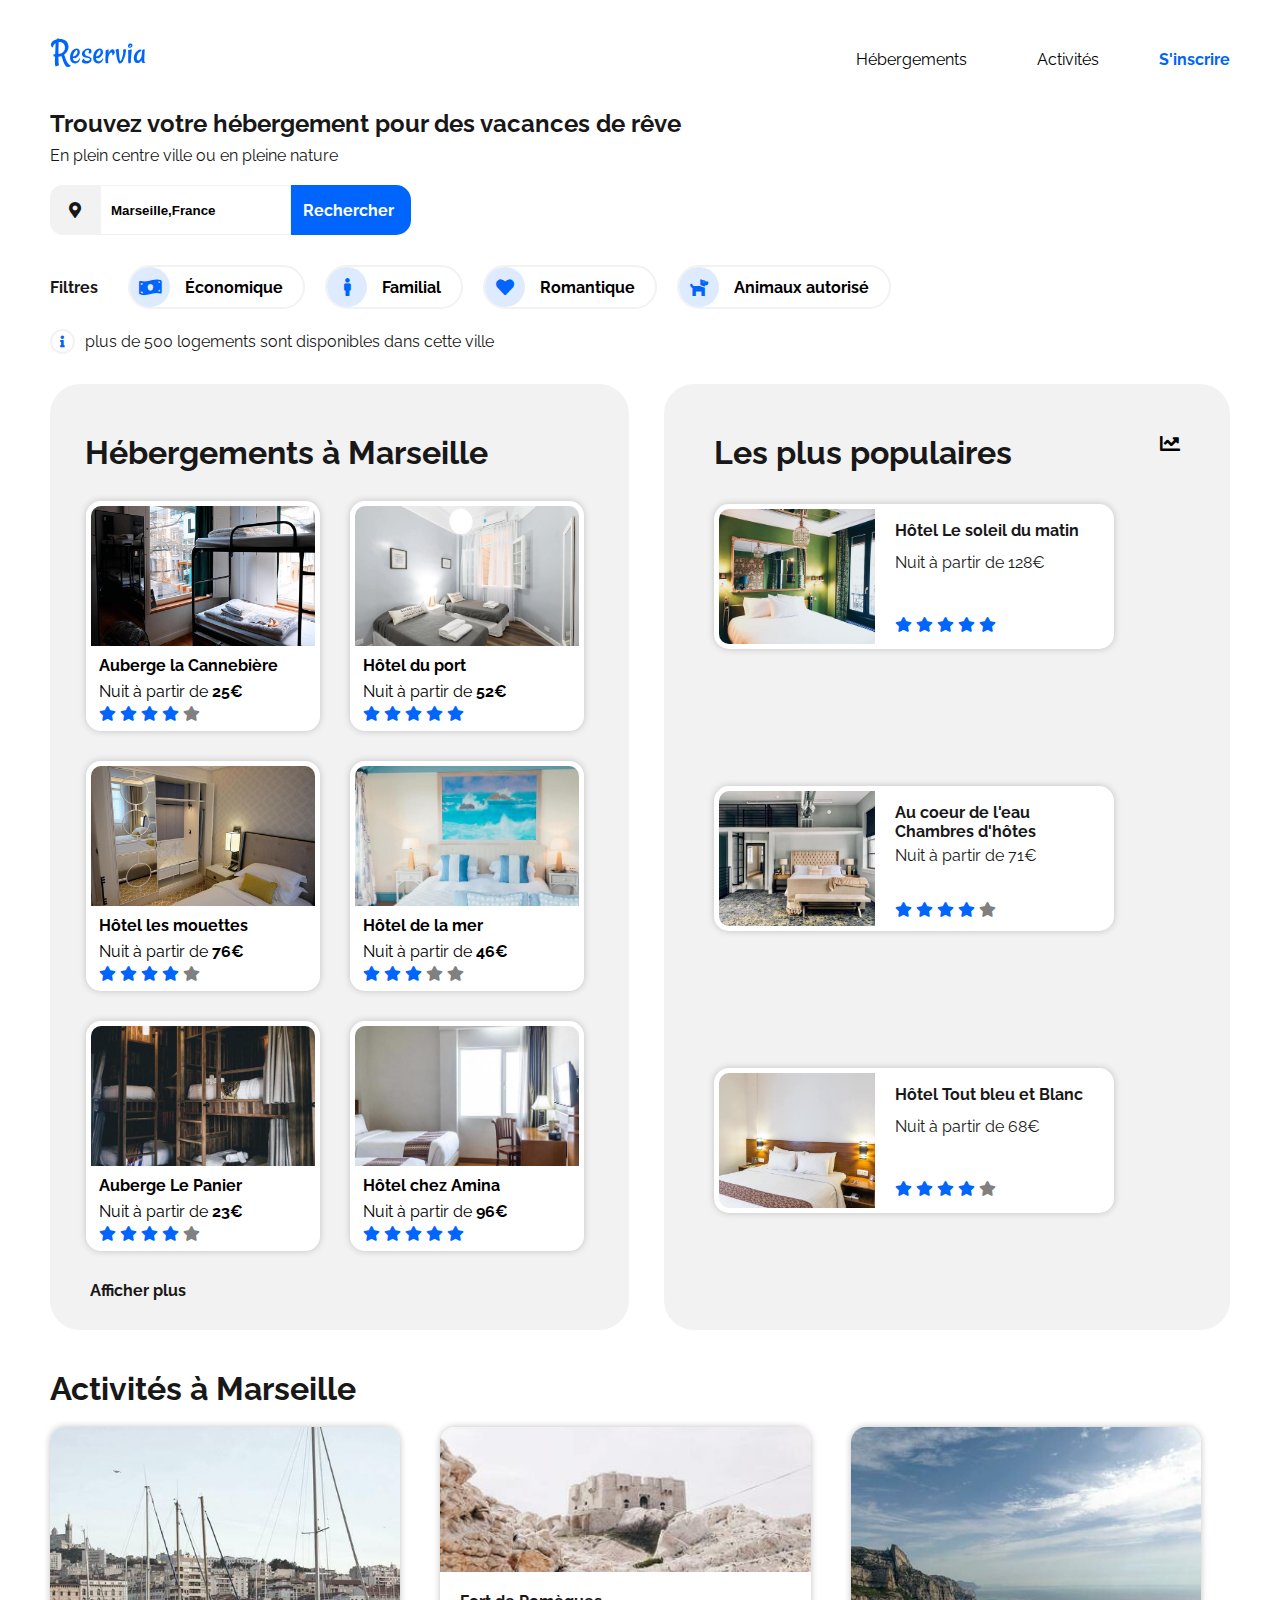
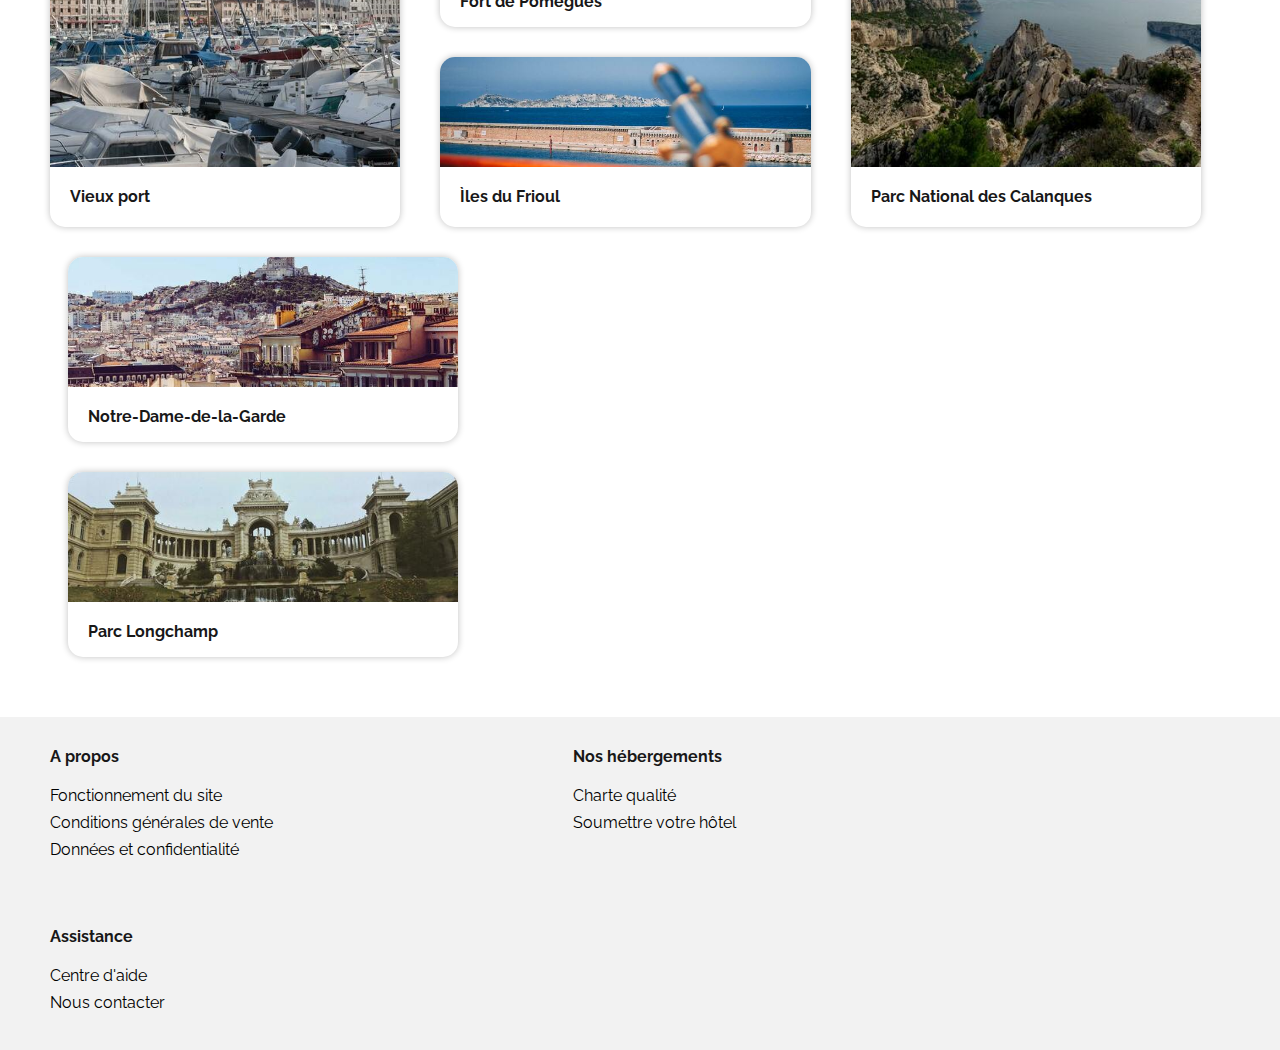
==== index.html @ ff0d1d29 "mise a jour dossier" ====
<!DOCTYPE html>
<html lang="en">

<head>
    <meta charset="UTF-8">
    <meta http-equiv="X-UA-Compatible" content="IE=edge">
    <meta name="viewport" content="width=device-width, initial-scale=1.0">
    <link rel="stylesheet" href="style.css" />
    <link rel="preconnect" href="https://fonts.gstatic.com">
    <link href="https://fonts.googleapis.com/css2?family=Raleway:wght@200&display=swap" rel="stylesheet">
    <link rel="preconnect" href="https://fonts.gstatic.com">
    <link href="https://fonts.googleapis.com/css2?family=Raleway:wght@200;700&display=swap" rel="stylesheet">
    <title>Reservia</title>
    <link rel="stylesheet" href="https://cdnjs.cloudflare.com/ajax/libs/font-awesome/5.15.2/css/all.min.css" />


</head>

<body>
    <div id="bloc_page">
        <header>
            <div id="logo">
                <img src="images/logo/Reservia.svg" alt="Logo de Reservia" />
            </div>
            <nav>
                <ul>
                    <li><a href="#hebergement">Hébergements</a></li>
                    <li><a href="#activite">Activités</a></li>
                </ul>
            </nav>
            <a class="menu_inscription" href="#">S'inscrire</a>
        </header>

        <section>
            <div id="titre_2">
                <h2>Trouvez votre hébergement pour des vacances de rêve</h2>
                <p>En plein centre ville ou en pleine nature</p>
            </div>

            <div id="bloc_recherche">
                <div id="filtre_icon_location"><i class="fas fa-map-marker-alt"></i></div>

                <div id="filtre_recherche">
                    <div id="marseille">
                        <label for=“/“></label><input type=“search“ name=“ville“ id=“ville“ value="Marseille,France" />
                    </div>
                    <a>Rechercher</a>
                    <div id="logo_recherche"><i class="fas fa-search"></i></div>
                </div>
            </div>

            <div id="banniere_filtres">
                <div id="titre_filtre">
                    <p>Filtres</p>
                </div>

                <div class="filtre">
                    <div class="filtre_icon"><i class="fas fa-money-bill-wave"
                            style="font-size: 18px; color: #0065FC"></i>
                    </div>
                    <a href="#">Économique</a>
                </div>

                <div class="filtre">
                    <div class="filtre_icon"><i class="fas fa-male" style="font-size: 18px; color: #0065FC"></i>
                    </div>
                    <a href="#">Familial</a>
                </div>

                <div class="filtre">
                    <div class="filtre_icon"><i class="fas fa-heart" style="font-size: 18px; color: #0065FC"></i>
                    </div>
                    <a href="#">Romantique</a>
                </div>

                <div class="filtre">
                    <div class="filtre_icon"><i class="fas fa-dog" style="font-size: 18px; color: #0065FC"></i>
                    </div>
                    <a href="#">Animaux autorisé</a>
                </div>
            </div>

            <div id="attention">
                <div class="filtre_icon_1"><i class="fas fa-info" style="font-size: 12px; color: #0065FC"></i></div>
                <div id="titre_attention">
                    <p>plus de 500 logements sont disponibles dans cette ville</p>
                </div>

            </div>

        </section>


        <section id="hotels">
            <article id="hebergement">
                <h1>Hébergements à Marseille</h1>


                <div class="container">
                    <a href="#">
                    <div class="hotel_card">
                        <img src="images/hebergements/4_small/marcus-loke-WQJvWU_HZFo-unsplash.jpg" alt=""
                            id="auberge de la Cannebière" />
                        <div class="hotel_description">
                            <p1>Auberge la Cannebière</p1>
                            <div class="nuit_etoile">
                                <p>Nuit à partir de <strong>25€</strong></p>
                                <div class="etoile"><i class="fas fa-star" style="font-size: 15px; color: #0065FC"></i>
                                    <i class="fas fa-star" style="font-size: 15px; color: #0065FC"></i>
                                    <i class="fas fa-star" style="font-size: 15px; color: #0065FC"></i>
                                    <i class="fas fa-star" style="font-size: 15px; color: #0065FC"></i>
                                    <i class="fas fa-star" style="font-size: 15px; color: grey"></i>
                                </div>
                            </div>
                        </div>
                    </a>
                    </div>

                    <div class="hotel_card">
                        <a href="#">
                            <img src="images/hebergements/4_small/fred-kleber-gTbaxaVLvsg-unsplash.jpg" alt=""
                                id="Hôtel du port" />
                            <div class="hotel_description">
                                <p1>Hôtel du port</p1>
                                <div class="nuit_etoile">
                                    <p>Nuit à partir de <strong>52€</strong></p>
                                    <div class="etoile"><i class="fas fa-star"
                                            style="font-size: 15px; color: #0065FC"></i>
                                        <i class="fas fa-star" style="font-size: 15px; color: #0065FC"></i>
                                        <i class="fas fa-star" style="font-size: 15px; color: #0065FC"></i>
                                        <i class="fas fa-star" style="font-size: 15px; color: #0065FC"></i>
                                        <i class="fas fa-star" style="font-size: 15px; color: #0065FC"></i>
                                    </div>
                                </div>
                            </div>
                        </a>
                    </div>

                    <div class="hotel_card">
                        <a href="#">
                            <img src="images/hebergements/4_small/reisetopia-B8WIgxA_PFU-unsplash.jpg" alt=""
                                id="Hôtel les mouettes" />
                            <div class="hotel_description">
                                <p1>Hôtel les mouettes</p1>
                                <div class="nuit_etoile">
                                    <p>Nuit à partir de <strong>76€</strong></p>
                                    <div class="etoile"><i class="fas fa-star"
                                            style="font-size: 15px; color: #0065FC"></i>
                                        <i class="fas fa-star" style="font-size: 15px; color: #0065FC"></i>
                                        <i class="fas fa-star" style="font-size: 15px; color: #0065FC"></i>
                                        <i class="fas fa-star" style="font-size: 15px; color: #0065FC"></i>
                                        <i class="fas fa-star" style="font-size: 15px; color: grey"></i>
                                    </div>
                                </div>
                            </div>
                        </a>
                    </div>

                    <div class="hotel_card">
                        <a href="#">
                            <img src="images/hebergements/4_small/annie-spratt-Eg1qcIitAuA-unsplash.jpg" alt=""
                                id="Hôtel de la mer" />
                            <div class="hotel_description">
                                <p1>Hôtel de la mer</p1>
                                <div class="nuit_etoile">
                                    <p>Nuit à partir de <strong>46€</strong></p>
                                    <div class="etoile"><i class="fas fa-star"
                                            style="font-size: 15px; color: #0065FC"></i>
                                        <i class="fas fa-star" style="font-size: 15px; color: #0065FC"></i>
                                        <i class="fas fa-star" style="font-size: 15px; color: #0065FC"></i>
                                        <i class="fas fa-star" style="font-size: 15px; color: grey"></i>
                                        <i class="fas fa-star" style="font-size: 15px; color: grey"></i>
                                    </div>
                                </div>
                            </div>
                        </a>
                    </div>

                    <div class="hotel_card">
                        <a href="#">
                            <img src="images/hebergements/4_small/nicate-lee-kT-ZyaiwBe0-unsplash.jpg" alt=""
                                id="Auberge Le Panier" />
                            <div class="hotel_description">
                                <p1>Auberge Le Panier</p1>
                                <div class="nuit_etoile">
                                    <p>Nuit à partir de <strong>23€</strong></p>
                                    <div class="etoile"><i class="fas fa-star"
                                            style="font-size: 15px; color: #0065FC"></i>
                                        <i class="fas fa-star" style="font-size: 15px; color: #0065FC"></i>
                                        <i class="fas fa-star" style="font-size: 15px; color: #0065FC"></i>
                                        <i class="fas fa-star" style="font-size: 15px; color: #0065FC"></i>
                                        <i class="fas fa-star" style="font-size: 15px; color: grey"></i>
                                    </div>
                                </div>
                            </div>
                        </a>
                    </div>

                    <div class="hotel_card">
                        <a href="#">
                            <img src="images/hebergements/4_small/febrian-zakaria-M6S1WvfW68A-unsplash.jpg" alt=""
                                id="Hôtel chez Amina" />
                            <div class="hotel_description">
                                <p1>Hôtel chez Amina</p1>
                                <div class="nuit_etoile">
                                    <p>Nuit à partir de <strong>96€</strong></p>
                                    <div class="etoile"><i class="fas fa-star"
                                            style="font-size: 15px; color: #0065FC"></i>
                                        <i class="fas fa-star" style="font-size: 15px; color: #0065FC"></i>
                                        <i class="fas fa-star" style="font-size: 15px; color: #0065FC"></i>
                                        <i class="fas fa-star" style="font-size: 15px; color: #0065FC"></i>
                                        <i class="fas fa-star" style="font-size: 15px; color: #0065FC"></i>
                                    </div>
                                </div>
                            </div>
                        </a>
                    </div>
                </div>
                <p3><strong>Afficher plus</strong></p3>
            </article>

            <aside class="populaires">
                <div class="titre_populaire">
                    <h1>Les plus populaires</h1>
                    <i class="fas fa-chart-line" style="font-size: 20px; color: black"></i>
                </div>

                <div class="populaireTab">

                    <div class="populaireCard">
                        <img src="images/hebergements/4_small/emile-guillemot-Bj_rcSC5XfE-unsplash.jpg" alt=""
                            id="Hôtel Le soleil du matin" />
                        <div class="populaireDescription">
                            <p><strong>Hôtel Le soleil du matin</strong></p>
                            <p1>Nuit à partir de 128€</p1>
                            <div class="etoile_2"><i class="fas fa-star" style="font-size: 15px; color: #0065FC"></i>
                                <i class="fas fa-star" style="font-size: 15px; color: #0065FC"></i>
                                <i class="fas fa-star" style="font-size: 15px; color: #0065FC"></i>
                                <i class="fas fa-star" style="font-size: 15px; color: #0065FC"></i>
                                <i class="fas fa-star" style="font-size: 15px; color: #0065FC"></i>
                            </div>
                        </div>
                    </div>

                    <div class="populaireCard">
                        <img src="images/hebergements/4_small/aw-creative-VGs8z60yT2c-unsplash.jpg" alt=""
                            id="Au coeur de l'eau Chambres d'hôtes" />
                        <div class="populaireDescription">
                            <p><strong>Au coeur de l'eau Chambres d'hôtes</strong></p>
                            <p1>Nuit à partir de 71€</p1>
                            <div class="etoile_2"><i class="fas fa-star" style="font-size: 15px; color: #0065FC"></i>
                                <i class="fas fa-star" style="font-size: 15px; color: #0065FC"></i>
                                <i class="fas fa-star" style="font-size: 15px; color: #0065FC"></i>
                                <i class="fas fa-star" style="font-size: 15px; color: #0065FC"></i>
                                <i class="fas fa-star" style="font-size: 15px; color: grey"></i>
                            </div>
                        </div>
                    </div>

                    <div class="populaireCard">
                        <img src="images/hebergements/4_small/febrian-zakaria-sjvU0THccQA-unsplash.jpg" alt=""
                            id="Hôtel Tout bleu et Blanc" />
                        <div class="populaireDescription">
                            <p><strong>Hôtel Tout bleu et Blanc</strong></p>
                            <p1>Nuit à partir de 68€ </p1>
                            <div class="etoile_2"><i class="fas fa-star" style="font-size: 15px; color: #0065FC"></i>
                                <i class="fas fa-star" style="font-size: 15px; color: #0065FC"></i>
                                <i class="fas fa-star" style="font-size: 15px; color: #0065FC"></i>
                                <i class="fas fa-star" style="font-size: 15px; color: #0065FC"></i>
                                <i class="fas fa-star" style="font-size: 15px; color: grey"></i>
                            </div>
                        </div>
                    </div>
                </div>

    </div>

    </aside>

    </section>

    <section>
        <article id="activite">
            <h1>Activités à Marseille</h1>

            <div id="image_activite">

                <div class="filtre_image_1">
                    <img src="images/activites/4_small/reno-laithienne-QUgJhdY5Fyk-unsplash.jpg" alt=""
                        id="Vieux port" />
                    <p>Vieux port</p>
                </div>
                <div class="image2_image3">
                    <div class="filtre_image_2">
                        <img src="images/activites/4_small/paul-hermann-QFTrLdQIRhI-unsplash.jpg" alt=""
                            id="Fort de Pomègues" />
                        <p>Fort de Pomègues</p>
                    </div>


                    <div class="filtre_image_3">
                        <img src="images/activites/4_small/kevin-hikari-rV_Qd1l-VXg-unsplash.jpg" alt=""
                            id="Ìles du Frioul" />
                        <p>Ìles du Frioul</p>
                    </div>
                </div>

                <div class="filtre_image_4">
                    <img src="images/activites/4_small/kilyan-sockalingum-NR8-cBCN3aI-unsplash.jpg" alt=""
                        id="Parc National des Calanques" />
                    <p>Parc National des Calanques</p>
                </div>

                <div class="image5_image6">

                    <div class="filtre_image_5">
                        <img src="images/activites/4_small/florian-wehde-xW9e8gdotxI-unsplash.jpg" alt=""
                            id="Notre-Dame-de-la-Garde" />
                        <p>Notre-Dame-de-la-Garde</p>
                    </div>

                    <div class="filtre_image_6">
                        <img src="images/activites/4_small/lena-paulin-wH2-EJoDcV0-unsplash.jpg" alt=""
                            id="Parc Longchamp" />
                        <p>Parc Longchamp</p>
                    </div>
                </div>
            </div>
        </article>
    </section>
    </div>

    <footer>
        <div id="info_footer">

            <div class="footer_design">
                <p>A propos</p>
                <ul>
                    <li><a href="#">Fonctionnement du site</a></li>
                    <li><a href="#">Conditions générales de vente</a></li>
                    <li><a href="#">Données et confidentialité</a></li>
                </ul>
            </div>

            <div class="footer_design">
                <p>Nos hébergements</p>
                <ul>
                    <li><a href="#">Charte qualité</a></li>
                    <li><a href="#">Soumettre votre hôtel</a></li>
                </ul>
            </div>

            <div class="footer_design">
                <p>Assistance</p>
                <ul>
                    <li><a href="#">Centre d'aide</a></li>
                    <li><a href="#">Nous contacter</a></li>
                </ul>
            </div>
        </div>
    </footer>

</body>

</html>
---- style.css ----
*
{
margin:0px;
padding:0px;
box-sizing: border-box;
}


html
{
font-size: 16px;
}

#bloc_page
{
    width: auto;
    margin-left: 50px;
    margin-right: 50px;
    box-sizing: border-box;
}

body 
{
    background-color: white;
    font-family:'Raleway', sans-serif;
    color: #181818;
}

/* header */

header
{
    display: flex; 
    justify-content: space-between;

}

#logo 
{
    flex: 1;
    margin-top: 30px;
    margin-bottom: 30px;
}

nav ul 
{
    list-style-type: none;
    display: flex;
    margin-top: 50px;
}

nav li 
{
    margin-right: 50px;
}

nav a 
{
    color:black; 
    text-decoration: none;
    padding-top: 48px;
    padding-right: 10px;
    padding-left: 10px;

}

nav a:hover
{
    color: #0065FC;
    border-top: 2px solid #0065FC;
    /*comment mettre que le herbergement reste bleu */
}

.menu_inscription
{
    margin-top: 50px;
    text-decoration: none;
    font-weight: 700;
    color: #0065FC;
}

/* section */

#titre_2 h2
{
    padding-bottom: 8px;
}

/*bloc_recherche */

#bloc_recherche 
{
    padding-top: 20px;
    display: flex;

}


#filtre_icon_location
{
    display: flex;
    justify-content: center;
    align-items: center;
    background-color: #F2F2F2;
    width: 50px;
    height: 50px;
    border-radius: 25%;
    border-bottom-right-radius: 0px;
    border-top-right-radius: 0px;
}

#filtre_recherche 
{
    display: flex;
    position: relative;
    left: -10px;
}

#marseille
{
    display: flex;
    padding-left: 10px;
}

#marseille input
{
    padding-left: 10px;
    font-weight: bold;
    border: 1px solid #F2F2F2;

}

#bloc_recherche a /*le texte recherche */
{
    display: flex;
    align-items: center;
    justify-content: center;
    color: white;
    background-color: #0065FC;
    padding-bottom: 10px;
    padding-top: 10px;
    padding-right: 17px;
    padding-left: 12px;
    border-radius: 15px;
    border-bottom-left-radius: 0px;
    border-top-left-radius: 0px;
    font-weight: bold;
}

#logo_recherche
{
    display: none;
}

/*bloc_filtre*/

#banniere_filtres
{
    display: flex;
    align-items: center;
    padding-top: 30px;
    padding-bottom: 20px;
    font-weight: bold;
    flex-wrap: wrap;
}

#titre_filtre, .filtre /*space entre filtre et titre */
{
    padding-right: 30px;
}

.filtre /* icon et text */
{
    display: flex;
    justify-content: space-between;
    color:black; 
    text-decoration: none;
    padding: 10px;
    border: 2px solid;
    border-radius: 90px;
    border-color: #F2F2F2;
    margin-right: 20px;
}

#banniere_filtres a /* design pour le text */
{
    display: flex;
    justify-content: center;
    align-items: center;
    color:black; 
    text-decoration: none;
}

/* symbole */


.filtre_icon
{
    display: flex;
    justify-content: center;
    align-items: center;
    background-color: #DEEBFF;
    width: 40px;
    height: 40px;
    border-radius: 100%;
}

.filtre .filtre_icon /* icon et text */
{
    margin-top: -10px;
    margin-bottom: -10px;
    margin-left: -10px;
}

.filtre a 
{
    display: flex;
    padding-left: 15px;
    padding-right: 10px;
    align-items: flex-end;
}

/* attention*/

#attention
{
    display: flex;
    justify-content: left;
    align-items: center;
    padding-bottom: 30px;
}

.filtre_icon_1 /*filtre icon */
{
    display: flex;
    justify-content: center;
    align-items: center;
    border: 2px solid;
    border-color: #F2F2F2;
    width: 25px;
    height: 25px;
    border-radius: 100%;
}

#titre_attention
{
    padding-left: 10px;
}

/* section */

#hotels /*section */
{
  display:flex; 
  padding: 0px;

}

#hotels, .populaire
{ 
    border-radius: 20px;
}

#hotels .container /*herbergement*/
{
  display: flex;
  flex-wrap: wrap;
  padding-left: 1px;

}

.container
{
    margin-left:20px;
    margin-right:20px;
}

.hotel_description:hover
{

    color:lightcoral;
}

.hotel_card:hover
{
    border-color: #0065FC;
}

.hotel_card img:hover
{
    opacity: 70%;
}

#hebergement
{
    
    background-color: #F2F2F2;
    border-radius: 30px;
    margin-right: 35px;
    padding-right: 10px;
    padding-top: 50px;
    padding-bottom: 30px;

}

#hebergement p3
{
    padding: 40px;
}

#hebergement h1
{
    margin-left:20px;
    padding-bottom: 30px;
    padding-left: 15px;

}

.hotel_card
{
    display: flex;
    flex-direction: column;
      height: 230px;
      box-sizing: border-box;
      border: 5px solid #fff;
      border-radius: 15px;
      overflow: hidden;
      box-shadow: 0 0 7px #c1c1c1;
      margin-right: 15px;
      margin-left: 15px;
      margin-bottom: 30px;
      flex: 30%; /*100 divise par 3 */
    
}

.hotel_card a
{
    text-decoration: none;
    color: black;
    background-color: white;
}

.hotel_card img
{
      width: 100%;
      height: 140px;
      object-fit: cover; /*couvre tout le conteneur, fit */
}


.hotel_description /*hotel et etoile */
{
    text-decoration: none;
    display: flex;
    flex-direction: column;
    background-color: #fff;
    padding-top: 6px;
    padding-left: 8px;
    padding-bottom: 3px;
}

.hotel_description p1
{
    text-decoration: none;
    font-weight: bold;
}


.nuit_etoile
{
    padding-top: 2px;
    padding-left:0px;
    margin-left: 0px;
}

.etoile
{
    padding-top: 3px;
}

.nuit_etoile p
{
    margin :0px;
    padding-top: 5px;
}

p strong
{
    margin-left:20px;
}

.nuit_etoile p strong
{
    margin-left:0px;
}

/*section_populaires */

.populaires 
{
    background-color: #F2F2F2;
    border-radius: 30px;
    padding: 50px;
}

.populaires h1
{
    padding-bottom: 25px;
}

.titre_populaire
{
    display: flex;
    justify-content: space-between;
    padding-bottom:8px;
}

.populaireTab
{
    display: flex;
    flex-wrap: wrap;
    padding-bottom: 0px;
    height: 100%;
}

.populaireCard
{
    display: flex;
    height: 145px;
    width: 400px;
    border: 5px solid #fff;
    border-radius: 15px;
    margin-bottom: 30px;
    box-shadow: 0 0 7px #c1c1c1;
    box-sizing: border-box;
    overflow: hidden;
    background-color: white;
}

.populaireCard img
{
    width: 40%;
    height: 100%;
    object-fit: cover;
}

.populaireDescription
{
    display: flex;
    background-color: #fff;
    flex-direction: column;
    justify-content: space-between;
    padding: 10px;
    padding-left: 20px;
    padding-top: 4px;
}

.populaireDescription p
{
    margin-left: 0px;
    margin-top: 8px;
    margin-bottom: 5px;
}

.populaireDescription p strong
{
    margin-left: 0px;
    margin-top: 8px;
    margin-bottom: 5px;
}

.populaireDescription p1
{
    padding-bottom: 15px;
}

.etoile_2
{
    padding-top: 20px;
}

/*activité*/ 

#activite
{
    padding-right: 0px;
    width: 100%;
}

#activite h1
{
    padding-top: 40px;
    padding-left: 50px;  
    padding-bottom: 20px;
}

#image_activite
{
    display: flex;
    flex-wrap: wrap;
    font-weight: bold;
    padding-left: 50px;  
    padding-right: 0px; 
    padding-bottom: 30px;
}


.filtre_image_1 /*comme card */
{
    display: flex;
    flex-direction: column;
    height: 400px;
    width: 350px;
    border-radius: 15px;
    margin-bottom: 30px;
    box-shadow: 0 0 7px #c1c1c1;
    box-sizing: border-box;
    overflow: hidden;
    background-color: white;
    margin-right: 20px;
}

.filtre_image_1 img /*comme card */
{
        width: 100%;
        height: 340px;
        object-fit: cover; /*couvre tout le conteneur, fit */
}

.filtre_image_2 /*comme card */
{
    display: flex;
    flex-direction: column;
    height: 200px;
    width: 371px;
    border-radius: 15px;
    margin-bottom: 30px;
    box-shadow: 0 0 7px #c1c1c1;
    box-sizing: border-box;
    overflow: hidden;
    background-color: white;
    margin-right: 20px;

}

.filtre_image_2 img /*comme card */
{
        width: 100%;
        height: 145px;
        object-fit: cover; /*couvre tout le conteneur, fit */
}

.filtre_image_3 /*comme card */
{
    display: flex;
    flex-direction: column;
    height: 170px;
    width: 371px;
    border-radius: 15px;
    margin-bottom: 30px;
    box-shadow: 0 0 7px #c1c1c1;
    box-sizing: border-box;
    overflow: hidden;
    background-color: white;
    margin-right: 20px;
}

.filtre_image_3 img

{
    width: 100%;
    height: 110px;
    object-fit: cover; /*couvre tout le conteneur, fit */
}

.filtre_image_4 /*comme card */
{
    display: flex;
    flex-direction: column;
    height: 400px;
    width: 350px;
    border-radius: 15px;
    margin-bottom: 30px;
    box-shadow: 0 0 7px #c1c1c1;
    box-sizing: border-box;
    overflow: hidden;
    background-color: white;
    margin-right: 20px;

}

.filtre_image_4 img
{
    width: 100%;
    height: 340px;
    object-fit: cover; /*couvre tout le conteneur, fit */
}

.filtre_image_5 /*comme card */
{
    display: flex;
    flex-direction: column;
    height: 185px;
    width: 390px;
    border-radius: 15px;
    margin-bottom: 30px;
    box-shadow: 0 0 7px #c1c1c1;
    box-sizing: border-box;
    overflow: hidden;
    background-color: white;
    margin-right: 0px;
}

.filtre_image_5 img
{
    width: 100%;
    height: 130px;
    object-fit: cover; /*couvre tout le conteneur, fit */
}

.filtre_image_6 /*comme card */
{
    display: flex;
    flex-direction: column;
    height: 185px;
    width: 390px;
    border-radius: 15px;
    margin-bottom: 30px;
    box-shadow: 0 0 7px #c1c1c1;
    box-sizing: border-box;
    overflow: hidden;
    background-color: white;
    margin-right: 0px;

}

.filtre_image_6 img /*comme card */
{
    width: 100%;
    height: 130px;
    object-fit: cover; /*couvre tout le conteneur, fit */
}


.image2_image3
{
    margin-right: 20px;
    margin-left: 20px;
    padding: 0px;
    display: flex;
    flex-direction: column;
}

.image5_image6
{
    margin-right: 20px;
    margin-left: 18px;
    margin-right: 0px;
    display: flex;
    flex-direction: column;
}

#image_activite p
{
    display: flex;
    justify-content: left;
    align-items: center;
    padding-top: 20px;
    padding-left: 20px;
}



/* footer */ 

#info_footer
{
    display: flex;
    flex-wrap: wrap;
    background-color: #F2F2F2;
    padding-left: 50px;  
    padding-right: 50px; 

}

.footer_design
{
    margin-right: 300px;
    margin-top: 30px;
    padding:0px;
    margin-bottom: 30px;
}

.footer_design p
{
    font-weight: bolder;
    padding-bottom: 20px;
}

footer ul
{
    list-style-type: none;
    text-decoration: none;
    color:black; 
    display: flex;
    flex-direction: column;
    justify-content: space-between;

}

footer ul li
{
    padding-bottom: 8px;

}

footer a
{
    color:black; 
    text-decoration: none;
}


/* media queries */

/* Responsive layout - makes a one column-layout instead of a two-column layout */
@media (max-width: 1024px) /*tablette*/
{
  .hotel_card
  {
    flex: 40%;
  }

  #hotels{
      flex-direction: column;
  }
  .populaireTab
  {
      display: flex;
      flex-wrap: wrap;
  }

  .populaireCard
  {
      flex: 30%;
      margin-right: 10px;
  }

  #hotels .container
  {
      order: 3;
  }

}

 
@media (max-width: 731px) /* breakpoints des que il ya un truc qui change mettre breakcpoint */

{
  .populaireCard
  {
     flex: 100%;
  }
}

@media (max-width: 575px) 

{
    #bloc_page
{
    width: auto;
    margin-left: 0px;
    margin-right: 0px;
    box-sizing: border-box;
}
    /* header */

    header
    {
        flex-direction: column;
    }

    nav 
    {
        order:3;
        margin-bottom: 25px;
        width: 100%;
    }

    #logo 
    {
        padding-left:20px;
    }
    
    .menu_inscription
    {
        margin-right: 20px;
        margin-top: -63px;
        align-self: flex-end;
    }


    nav ul 
    {

        display: flex;
        justify-content: center;
        align-items: center;
        padding-bottom: 15px;
        
        width: 100%;
    }

    nav li 
    {
        text-align: center;
        margin: 0;

        width: 50%;
        border-bottom: 3px solid  #F2F2F2;
        padding-bottom: 12px;
    }

    nav a:hover
    {
        border-top: none;
    }
    
    nav li:hover
{
    color: #0065FC;

    border-bottom: 3px solid #0065FC;
    
    
    /* padding-right: 50px;
    padding-left: 50px; */
    
    
}

#titre_2
{
    padding-left:20px;
}

/*bloc_recherche */

#bloc_recherche
{
    width: 100%;
    padding-left:20px;
}

#filtre_recherche
{
    width: 100%;
}

#marseille 
{
    width: 80%;
}

#marseille input
{
    width: 100%;
    
}

#filtre_recherche a
{
    display:none;
    max-width: 100%;
}

#logo_recherche
{
    display: flex;
    align-items: center;
    color: white;
    background-color: #0065FC;
    padding-bottom: 10px;
    padding-top: 10px;
    padding-right: 17px;
    padding-left: 17px;
    border-radius: 15px;
    position: relative;
    right:10px;
    
}


/* filtres */

#banniere_filtres
{
    padding-left:20px;
    display: flex;
    flex-direction: column;
    flex-wrap: wrap;
    align-items: flex-start;
    padding-top: 30px;
    padding-bottom: 20px;
    font-weight: bold;
}

.filtre /* icon et text */
{
    color:black; 
    text-decoration: none;
    padding: 10px;
    border: 2px solid;
    border-radius: 90px;
    border-color: #F2F2F2;
    margin-right: 20px;
    margin-top: 10px;
}

#attention
{
    padding-left:20px;
}

/* section */

.hotel_card 
  {
    flex: 100%;
  }

  .populaireCard
  {
      flex: 100%;
   }


#hotels /*section */
{
  display:flex; 
  padding: 0px;
}

/*section_populaires */


.populaires 
{
    order: 1;
    background-color: #F2F2F2;
    border-radius: 0px;
    padding: 20px;
    padding-top: 35px;

}

.populairesTab
{
    width: 100%;
}

.titre_populaire
{
    font-size: 1.2em;
}

.titre_populaire i
{
    padding-right:9px;
}

#hebergement
{
    order: 2;
    background-color: white;
    border-radius: 0px;
    margin-right: 0px;
    padding-left:5px;
    padding-bottom: 0px;

}

#hebergement h1
{
    margin-left:0px;
    font-size: 1.4em;
    padding-left: 18px;

}

p strong
{
    margin-left:0px;
}

.container
{
    margin-left:0px;
    margin-right:0px;
}

#hebergement p3 
{
    padding-left: 15px;
}
/*activité*/ 

#activite
{
    padding-right: 0px;
}
#activite h1
{
    font-size: 1.4em;
    padding-left: 20px;
    padding-bottom: 30px;

}

#image_activite
{
    display: flex;
    flex: 100%;
    flex-wrap: wrap;
    font-weight: bold;
    padding-left: 20px;  
    padding-right: 0px; 
}

#image_activite .filtre_image_1
{
    margin-right:20px;
    height: 200px;
    width: 100%;
}

.filtre_image_1 img
{
    width: 100%;
    height: 140px;
    object-fit: cover; /*couvre tout le conteneur, fit */
}

#image_activite .filtre_image_2
{
    height: 200px;
    width: 89%;
}

.filtre_image_2 img

{
    width: 100%;
    height: 140px;
    object-fit: cover; /*couvre tout le conteneur, fit */
}

#image_activite .filtre_image_3
{
    height: 200px;
    width: 89%;
}

.filtre_image_3 img

{
    width: 100%;
    height: 140px;
    object-fit: cover; /*couvre tout le conteneur, fit */
}

#image_activite .filtre_image_4
{
    height: 200px;
    width: 100%;
}
.filtre_image_4 img

{
    width: 100%;
    height: 140px;
    object-fit: cover; /*couvre tout le conteneur, fit */
}

#image_activite .filtre_image_5
{
    height: 200px;
    width: 96%;
}

.filtre_image_5 img

{
    width: 100%;
    height: 140px;
    object-fit: cover; /*couvre tout le conteneur, fit */
}

#image_activite .filtre_image_6
{
    height: 200px;
    width: 96%;
}

.filtre_image_6 img

{
    width: 100%;
    height: 140px;
    object-fit: cover; /*couvre tout le conteneur, fit */
}


#image_activite p
{
    display: flex;
    justify-content: left;
    align-items: center;
    padding-top: 20px;
    padding-left: 20px;
}

.image2_image3
{
    margin-right: -35px;
    margin-left: 0px;
    padding: 0px;
    display: flex;
    flex-direction: column;
}

.image5_image6
{
    margin-right: -35px;
    margin-left: 0px;
    margin-right: 0px;
    display: flex;
    flex-direction: column;
}

/* footer */

#info_footer
{
    padding-left: 20px;
    flex:100%;
 }
/* footer */ 

#info_footer
{ 
    padding-top: 40px;
    padding-right: 0px; 
}

.footer_design
{
    margin-top: 0px;
    margin-right: 200px;
    margin-bottom: 40px;

}

.footer_design p
{
    font-weight: bolder;
    padding-bottom: 20px;
}

footer ul
{
    list-style-type: none;
    text-decoration: none;
    color:black; 
    display: flex;
    flex-direction: column;
    justify-content: space-between;
}

footer ul li
{
    padding-bottom: 8px;

}

footer a
{
    color:black; 
    text-decoration: none;
}


}
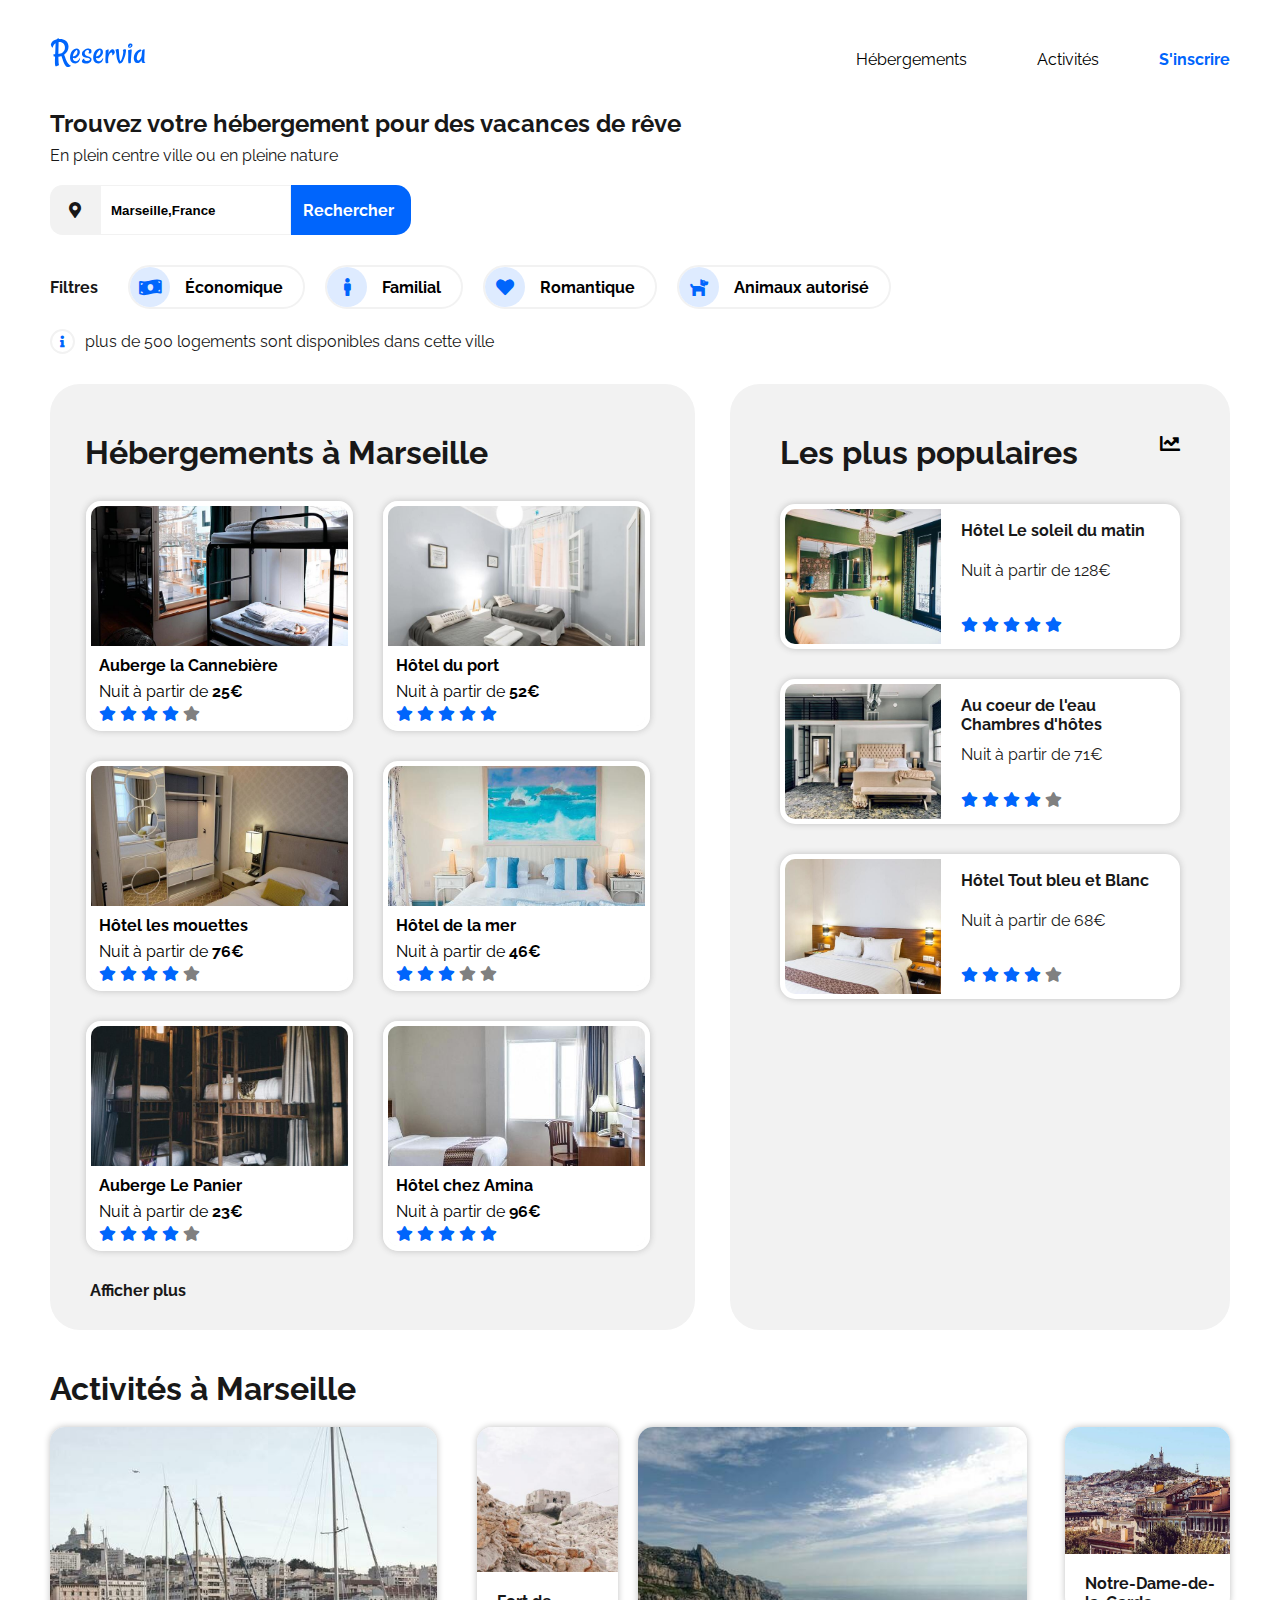
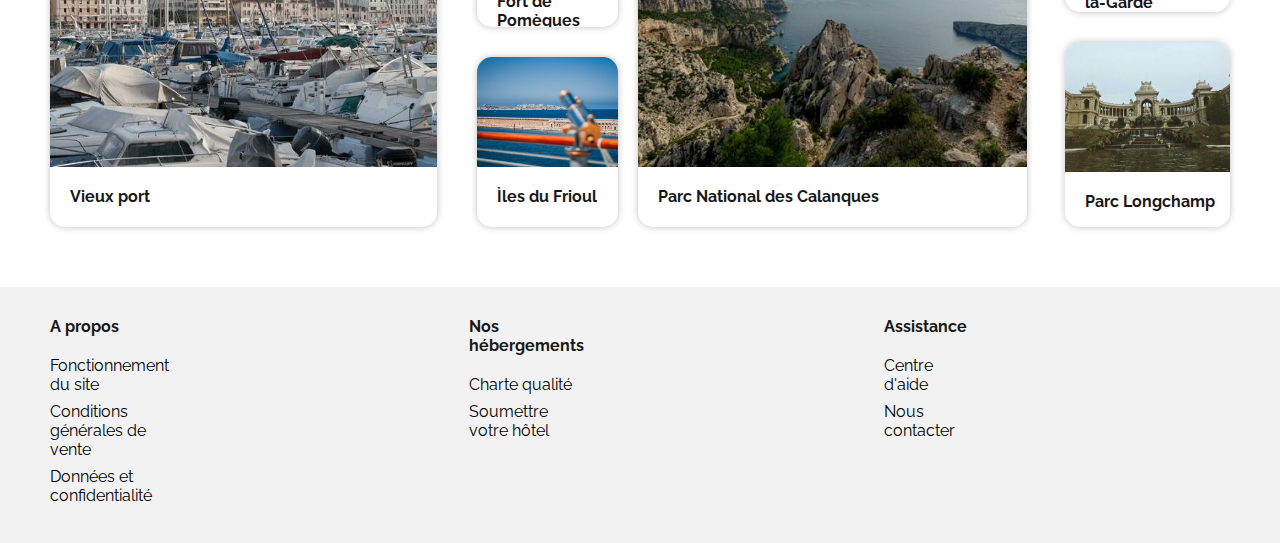
==== commit 9084040d: "responsive mise au propre et version final" ====
--- a/index.html
+++ b/index.html
@@ -232,7 +232,7 @@
                             id="Hôtel Le soleil du matin" />
                         <div class="populaireDescription">
                             <p><strong>Hôtel Le soleil du matin</strong></p>
-                            <p1>Nuit à partir de 128€</p1>
+                            <span>Nuit à partir de 128€</span>
                             <div class="etoile_2"><i class="fas fa-star" style="font-size: 15px; color: #0065FC"></i>
                                 <i class="fas fa-star" style="font-size: 15px; color: #0065FC"></i>
                                 <i class="fas fa-star" style="font-size: 15px; color: #0065FC"></i>
@@ -247,7 +247,7 @@
                             id="Au coeur de l'eau Chambres d'hôtes" />
                         <div class="populaireDescription">
                             <p><strong>Au coeur de l'eau Chambres d'hôtes</strong></p>
-                            <p1>Nuit à partir de 71€</p1>
+                            <span>Nuit à partir de 71€</span>
                             <div class="etoile_2"><i class="fas fa-star" style="font-size: 15px; color: #0065FC"></i>
                                 <i class="fas fa-star" style="font-size: 15px; color: #0065FC"></i>
                                 <i class="fas fa-star" style="font-size: 15px; color: #0065FC"></i>
@@ -262,7 +262,7 @@
                             id="Hôtel Tout bleu et Blanc" />
                         <div class="populaireDescription">
                             <p><strong>Hôtel Tout bleu et Blanc</strong></p>
-                            <p1>Nuit à partir de 68€ </p1>
+                            <span>Nuit à partir de 68€ </span>
                             <div class="etoile_2"><i class="fas fa-star" style="font-size: 15px; color: #0065FC"></i>
                                 <i class="fas fa-star" style="font-size: 15px; color: #0065FC"></i>
                                 <i class="fas fa-star" style="font-size: 15px; color: #0065FC"></i>
--- a/style.css
+++ b/style.css
@@ -1,901 +1,1126 @@
-*
-{
-margin:0px;
-padding:0px;
-box-sizing: border-box;
-}
-
-
-html
-{
-font-size: 16px;
-}
-
-#bloc_page
-{
-    width: auto;
-    margin-left: 50px;
-    margin-right: 50px;
-    box-sizing: border-box;
-}
-
-body 
-{
-    background-color: white;
-    font-family:'Raleway', sans-serif;
-    color: #181818;
+* {
+  margin: 0px;
+  padding: 0px;
+  box-sizing: border-box;
+}
+
+html {
+  font-size: 16px;
+}
+
+#bloc_page {
+  width: auto;
+  margin-left: 50px;
+  margin-right: 50px;
+  box-sizing: border-box;
+}
+
+body {
+  background-color: white;
+  font-family: "Raleway", sans-serif;
+  color: #181818;
 }
 
 /* header */
 
-header
-{
-    display: flex; 
-    justify-content: space-between;
-
-}
-
-#logo 
-{
-    flex: 1;
-    margin-top: 30px;
-    margin-bottom: 30px;
-}
-
-nav ul 
-{
-    list-style-type: none;
-    display: flex;
-    margin-top: 50px;
-}
-
-nav li 
-{
-    margin-right: 50px;
-}
-
-nav a 
-{
-    color:black; 
-    text-decoration: none;
-    padding-top: 48px;
-    padding-right: 10px;
-    padding-left: 10px;
-
-}
-
-nav a:hover
-{
-    color: #0065FC;
-    border-top: 2px solid #0065FC;
-    /*comment mettre que le herbergement reste bleu */
-}
-
-.menu_inscription
-{
-    margin-top: 50px;
-    text-decoration: none;
-    font-weight: 700;
-    color: #0065FC;
+header {
+  display: flex;
+  justify-content: space-between;
+}
+
+#logo {
+  flex: 1;
+  margin-top: 30px;
+  margin-bottom: 30px;
+}
+
+nav ul {
+  list-style-type: none;
+  display: flex;
+  margin-top: 50px;
+}
+
+nav li {
+  margin-right: 50px;
+}
+
+nav a {
+  color: black;
+  text-decoration: none;
+  padding-top: 48px;
+  padding-right: 10px;
+  padding-left: 10px;
+}
+
+nav a:hover {
+  color: #0065fc;
+  border-top: 2px solid #0065fc;
+  /*comment mettre que le herbergement reste bleu */
+}
+
+.menu_inscription {
+  margin-top: 50px;
+  text-decoration: none;
+  font-weight: 700;
+  color: #0065fc;
 }
 
 /* section */
 
-#titre_2 h2
-{
-    padding-bottom: 8px;
+#titre_2 h2 {
+  padding-bottom: 8px;
 }
 
 /*bloc_recherche */
 
-#bloc_recherche 
-{
-    padding-top: 20px;
-    display: flex;
-
-}
-
-
-#filtre_icon_location
-{
-    display: flex;
-    justify-content: center;
-    align-items: center;
-    background-color: #F2F2F2;
-    width: 50px;
-    height: 50px;
-    border-radius: 25%;
-    border-bottom-right-radius: 0px;
-    border-top-right-radius: 0px;
-}
-
-#filtre_recherche 
-{
-    display: flex;
-    position: relative;
-    left: -10px;
-}
-
-#marseille
-{
-    display: flex;
-    padding-left: 10px;
-}
-
-#marseille input
-{
-    padding-left: 10px;
-    font-weight: bold;
-    border: 1px solid #F2F2F2;
-
-}
-
-#bloc_recherche a /*le texte recherche */
-{
-    display: flex;
-    align-items: center;
-    justify-content: center;
-    color: white;
-    background-color: #0065FC;
-    padding-bottom: 10px;
-    padding-top: 10px;
-    padding-right: 17px;
-    padding-left: 12px;
-    border-radius: 15px;
-    border-bottom-left-radius: 0px;
-    border-top-left-radius: 0px;
-    font-weight: bold;
-}
-
-#logo_recherche
-{
-    display: none;
+#bloc_recherche {
+  padding-top: 20px;
+  display: flex;
+}
+
+#filtre_icon_location {
+  display: flex;
+  justify-content: center;
+  align-items: center;
+  background-color: #f2f2f2;
+  width: 50px;
+  height: 50px;
+  border-radius: 25%;
+  border-bottom-right-radius: 0px;
+  border-top-right-radius: 0px;
+}
+
+#filtre_recherche {
+  display: flex;
+  position: relative;
+  left: -10px;
+}
+
+#marseille {
+  display: flex;
+  padding-left: 10px;
+}
+
+#marseille input {
+  padding-left: 10px;
+  font-weight: bold;
+  border: 1px solid #f2f2f2;
+}
+
+#bloc_recherche a /*le texte recherche */ {
+  display: flex;
+  align-items: center;
+  justify-content: center;
+  color: white;
+  background-color: #0065fc;
+  padding-bottom: 10px;
+  padding-top: 10px;
+  padding-right: 17px;
+  padding-left: 12px;
+  border-radius: 15px;
+  border-bottom-left-radius: 0px;
+  border-top-left-radius: 0px;
+  font-weight: bold;
+}
+
+#logo_recherche {
+  display: none;
 }
 
 /*bloc_filtre*/
 
-#banniere_filtres
-{
-    display: flex;
-    align-items: center;
-    padding-top: 30px;
-    padding-bottom: 20px;
-    font-weight: bold;
-    flex-wrap: wrap;
-}
-
-#titre_filtre, .filtre /*space entre filtre et titre */
-{
-    padding-right: 30px;
-}
-
-.filtre /* icon et text */
-{
-    display: flex;
-    justify-content: space-between;
-    color:black; 
-    text-decoration: none;
-    padding: 10px;
-    border: 2px solid;
-    border-radius: 90px;
-    border-color: #F2F2F2;
-    margin-right: 20px;
-}
-
-#banniere_filtres a /* design pour le text */
-{
-    display: flex;
-    justify-content: center;
-    align-items: center;
-    color:black; 
-    text-decoration: none;
+#banniere_filtres {
+  display: flex;
+  align-items: center;
+  padding-top: 30px;
+  padding-bottom: 20px;
+  font-weight: bold;
+  flex-wrap: wrap;
+}
+
+#titre_filtre, .filtre /*space entre filtre et titre */ {
+  padding-right: 30px;
+}
+
+.filtre /* icon et text */ {
+  display: flex;
+  justify-content: space-between;
+  color: black;
+  text-decoration: none;
+  padding: 10px;
+  border: 2px solid;
+  border-radius: 90px;
+  border-color: #f2f2f2;
+  margin-right: 20px;
+}
+
+.filtre:hover {
+  background-color: #deebff;
+  border-color: #0065fc;
+  border-style: dashed;
+  font-size: large;
+}
+
+#banniere_filtres a /* design pour le text */ {
+  display: flex;
+  justify-content: center;
+  align-items: center;
+  color: black;
+  text-decoration: none;
 }
 
 /* symbole */
 
-
-.filtre_icon
-{
-    display: flex;
-    justify-content: center;
-    align-items: center;
-    background-color: #DEEBFF;
-    width: 40px;
-    height: 40px;
-    border-radius: 100%;
-}
-
-.filtre .filtre_icon /* icon et text */
-{
-    margin-top: -10px;
-    margin-bottom: -10px;
-    margin-left: -10px;
-}
-
-.filtre a 
-{
-    display: flex;
-    padding-left: 15px;
-    padding-right: 10px;
-    align-items: flex-end;
+.filtre_icon {
+  display: flex;
+  justify-content: center;
+  align-items: center;
+  background-color: #deebff;
+  width: 40px;
+  height: 40px;
+  border-radius: 100%;
+}
+
+.filtre .filtre_icon /* icon et text */ {
+  margin-top: -10px;
+  margin-bottom: -10px;
+  margin-left: -10px;
+}
+
+.filtre a {
+  display: flex;
+  padding-left: 15px;
+  padding-right: 10px;
+  align-items: flex-end;
 }
 
 /* attention*/
 
-#attention
-{
-    display: flex;
-    justify-content: left;
-    align-items: center;
-    padding-bottom: 30px;
-}
-
-.filtre_icon_1 /*filtre icon */
-{
-    display: flex;
-    justify-content: center;
-    align-items: center;
-    border: 2px solid;
-    border-color: #F2F2F2;
-    width: 25px;
-    height: 25px;
-    border-radius: 100%;
-}
-
-#titre_attention
-{
-    padding-left: 10px;
+#attention {
+  display: flex;
+  justify-content: left;
+  align-items: center;
+  padding-bottom: 30px;
+}
+
+.filtre_icon_1 /*filtre icon */ {
+  display: flex;
+  justify-content: center;
+  align-items: center;
+  border: 2px solid;
+  border-color: #f2f2f2;
+  width: 25px;
+  height: 25px;
+  border-radius: 100%;
+}
+
+#titre_attention {
+  padding-left: 10px;
 }
 
 /* section */
 
-#hotels /*section */
-{
-  display:flex; 
+#hotels /*section */ {
+  display: flex;
   padding: 0px;
-
-}
-
-#hotels, .populaire
-{ 
-    border-radius: 20px;
-}
-
-#hotels .container /*herbergement*/
-{
+}
+
+#hotels,.populaire {
+  border-radius: 20px;
+}
+
+#hotels .container /*herbergement*/ {
   display: flex;
   flex-wrap: wrap;
   padding-left: 1px;
-
-}
-
-.container
+}
+
+.container {
+  margin-left: 20px;
+  margin-right: 20px;
+}
+
+.hotel_description:hover {
+  color: lightcoral;
+}
+
+.hotel_card:hover {
+  border-color: #0065fc;
+}
+
+.hotel_card img:hover {
+  opacity: 70%;
+}
+
+#hebergement {
+  background-color: #f2f2f2;
+  border-radius: 30px;
+  margin-right: 35px;
+  padding-right: 10px;
+  padding-top: 50px;
+  padding-bottom: 30px;
+}
+
+#hebergement p3 {
+  padding: 40px;
+}
+
+#hebergement h1 {
+  margin-left: 20px;
+  padding-bottom: 30px;
+  padding-left: 15px;
+}
+
+.hotel_card {
+  display: flex;
+  flex-direction: column;
+  height: 230px;
+  box-sizing: border-box;
+  border: 5px solid #fff;
+  border-radius: 15px;
+  overflow: hidden;
+  box-shadow: 0 0 7px #c1c1c1;
+  margin-right: 15px;
+  margin-left: 15px;
+  margin-bottom: 30px;
+  flex: 30%; /*100 divise par 3 */
+}
+
+.hotel_card a {
+  text-decoration: none;
+  color: black;
+  background-color: white;
+}
+
+.hotel_card img {
+  width: 100%;
+  height: 140px;
+  object-fit: cover; /*couvre tout le conteneur, fit */
+}
+
+.hotel_description /*hotel et etoile */ {
+  text-decoration: none;
+  display: flex;
+  flex-direction: column;
+  background-color: #fff;
+  padding-top: 6px;
+  padding-left: 8px;
+  padding-bottom: 3px;
+}
+
+.hotel_description p1 {
+  text-decoration: none;
+  font-weight: bold;
+}
+
+.nuit_etoile {
+  padding-top: 2px;
+  padding-left: 0px;
+  margin-left: 0px;
+}
+
+.etoile {
+  padding-top: 3px;
+}
+
+.nuit_etoile p {
+  margin: 0px;
+  padding-top: 5px;
+}
+
+p strong {
+  margin-left: 20px;
+}
+
+.nuit_etoile p strong {
+  margin-left: 0px;
+}
+
+/*section_populaires */
+
+.populaires {
+  background-color: #f2f2f2;
+  border-radius: 30px;
+  padding: 50px;
+}
+
+.populaires h1 {
+  padding-bottom: 25px;
+}
+
+.titre_populaire {
+  display: flex;
+  justify-content: space-between;
+  padding-bottom: 8px;
+}
+
+.populaireTab {
+  display: flex;
+  flex-direction: column;
+  padding-bottom: 0px;
+  height: 100%;
+}
+
+.populaireCard {
+  display: flex;
+  height: 145px;
+  width: 400px;
+  border: 5px solid #fff;
+  border-radius: 15px;
+  margin-bottom: 30px;
+  box-shadow: 0 0 7px #c1c1c1;
+  box-sizing: border-box;
+  overflow: hidden;
+  background-color: white;
+}
+
+.populaireCard img {
+  width: 40%;
+  height: 100%;
+  object-fit: cover;
+}
+
+.populaireDescription {
+  display: flex;
+  background-color: #fff;
+  flex-direction: column;
+  justify-content: space-between;
+  padding: 10px;
+  padding-left: 20px;
+  padding-top: 4px;
+}
+
+.populaireDescription p {
+  margin-left: 0px;
+  margin-top: 8px;
+  margin-bottom: 5px;
+}
+
+.populaireDescription p strong {
+  margin-left: 0px;
+  margin-top: 8px;
+  margin-bottom: 5px;
+}
+
+.populaireDescription p1 {
+  padding-bottom: 15px;
+}
+
+.etoile_2 {
+  padding-top: 20px;
+}
+
+/*activité*/
+
+#activite {
+  padding-right: 0px;
+ 
+}
+
+#activite h1 {
+  padding-top: 40px;
+  padding-left: 50px;
+  padding-bottom: 20px;
+}
+
+#image_activite {
+  display: flex;
+  font-weight: bold;
+  padding-left: 50px;
+  padding-right: 50px;
+  padding-bottom: 30px;
+}
+
+.image2_image3 {
+  margin-right: 20px;
+  margin-left: 20px;
+  padding: 0px;
+  display: flex;
+  flex-direction: column;
+}
+
+.image5_image6 {
+  margin-right: 20px;
+  margin-left: 18px;
+  margin-right: 0px;
+  display: flex;
+  flex-direction: column;
+}
+
+.filtre_image_1 /*comme card */ {
+  display: flex;
+  flex-direction: column;
+  height: 400px;
+  /* width: 350px; */
+  border-radius: 15px;
+  margin-bottom: 30px;
+  box-shadow: 0 0 7px #c1c1c1;
+  box-sizing: border-box;
+  overflow: hidden;
+  background-color: white;
+  margin-right: 20px;
+}
+
+.filtre_image_1 img /*comme card */ {
+  width: 100%;
+  height: 340px;
+  object-fit: cover; /*couvre tout le conteneur, fit */
+}
+
+.filtre_image_2 /*comme card */ {
+  display: flex;
+  flex-direction: column;
+  height: 200px;
+  width: 100%;
+  border-radius: 15px;
+  margin-bottom: 30px;
+  box-shadow: 0 0 7px #c1c1c1;
+  box-sizing: border-box;
+  overflow: hidden;
+  background-color: white;
+  margin-right: 20px;
+}
+
+.filtre_image_2 img /*comme card */ {
+  width: 100%;
+  height: 145px;
+  object-fit: cover; /*couvre tout le conteneur, fit */
+}
+
+.filtre_image_3 /*comme card */ {
+  display: flex;
+  flex-direction: column;
+  height: 170px;
+  width: 100%;
+  border-radius: 15px;
+  margin-bottom: 30px;
+  box-shadow: 0 0 7px #c1c1c1;
+  box-sizing: border-box;
+  overflow: hidden;
+  background-color: white;
+  margin-right: 20px;
+}
+
+.filtre_image_3 img {
+  width: 100%;
+  height: 110px;
+  object-fit: cover; /*couvre tout le conteneur, fit */
+}
+
+.filtre_image_4 /*comme card */ {
+  display: flex;
+  flex-direction: column;
+  height: 400px;
+  /* width: 100%; */
+  border-radius: 15px;
+  margin-bottom: 30px;
+  box-shadow: 0 0 7px #c1c1c1;
+  box-sizing: border-box;
+  overflow: hidden;
+  background-color: white;
+  margin-right: 20px;
+}
+
+.filtre_image_4 img {
+  width: 100%;
+  height: 340px;
+  object-fit: cover; /*couvre tout le conteneur, fit */
+}
+
+.filtre_image_5 /*comme card */ {
+  display: flex;
+  flex-direction: column;
+  height: 185px;
+  width: 100%;
+  border-radius: 15px;
+  margin-bottom: 30px;
+  box-shadow: 0 0 7px #c1c1c1;
+  box-sizing: border-box;
+  overflow: hidden;
+  background-color: white;
+  margin-right: 0px;
+}
+
+.filtre_image_5 img {
+  width: 100%;
+  height: 130px;
+  object-fit: cover; /*couvre tout le conteneur, fit */
+}
+
+.filtre_image_6 /*comme card */ {
+  display: flex;
+  flex-direction: column;
+  height: 185px;
+  width: 100%;
+  border-radius: 15px;
+  margin-bottom: 30px;
+  box-shadow: 0 0 7px #c1c1c1;
+  box-sizing: border-box;
+  overflow: hidden;
+  background-color: white;
+  margin-right: 0px;
+}
+
+.filtre_image_6 img /*comme card */ {
+  width: 100%;
+  height: 130px;
+  object-fit: cover; /*couvre tout le conteneur, fit */
+}
+
+#image_activite p {
+  display: flex;
+  justify-content: left;
+  align-items: center;
+  padding-top: 20px;
+  padding-left: 20px;
+}
+
+/* footer */
+
+#info_footer {
+  display: flex;
+  background-color: #f2f2f2;
+  padding-left: 50px;
+  padding-right: 50px;
+}
+
+.footer_design {
+  margin-right: 300px;
+  margin-top: 30px;
+  padding: 0px;
+  margin-bottom: 30px;
+}
+
+.footer_design p {
+  font-weight: bolder;
+  padding-bottom: 20px;
+}
+
+footer ul {
+  list-style-type: none;
+  text-decoration: none;
+  color: black;
+  display: flex;
+  flex-direction: column;
+  justify-content: space-between;
+}
+
+footer ul li {
+  padding-bottom: 8px;
+}
+
+footer a {
+  color: black;
+  text-decoration: none;
+}
+
+/* media queries */
+
+@media (max-width: 1235px) 
 {
-    margin-left:20px;
-    margin-right:20px;
-}
-
-.hotel_description:hover
-{
-
-    color:lightcoral;
-}
-
-.hotel_card:hover
-{
-    border-color: #0065FC;
-}
-
-.hotel_card img:hover
-{
-    opacity: 70%;
-}
-
-#hebergement
-{
-    
-    background-color: #F2F2F2;
-    border-radius: 30px;
-    margin-right: 35px;
-    padding-right: 10px;
-    padding-top: 50px;
-    padding-bottom: 30px;
-
-}
-
-#hebergement p3
-{
-    padding: 40px;
-}
-
-#hebergement h1
-{
-    margin-left:20px;
-    padding-bottom: 30px;
-    padding-left: 15px;
-
-}
-
-.hotel_card
-{
-    display: flex;
+
+section#hotels {
     flex-direction: column;
-      height: 230px;
-      box-sizing: border-box;
-      border: 5px solid #fff;
-      border-radius: 15px;
-      overflow: hidden;
-      box-shadow: 0 0 7px #c1c1c1;
-      margin-right: 15px;
-      margin-left: 15px;
-      margin-bottom: 30px;
-      flex: 30%; /*100 divise par 3 */
-    
-}
-
-.hotel_card a
-{
-    text-decoration: none;
-    color: black;
-    background-color: white;
-}
-
-.hotel_card img
-{
-      width: 100%;
-      height: 140px;
-      object-fit: cover; /*couvre tout le conteneur, fit */
-}
-
-
-.hotel_description /*hotel et etoile */
-{
-    text-decoration: none;
-    display: flex;
-    flex-direction: column;
-    background-color: #fff;
-    padding-top: 6px;
-    padding-left: 8px;
-    padding-bottom: 3px;
-}
-
-.hotel_description p1
-{
-    text-decoration: none;
-    font-weight: bold;
-}
-
-
-.nuit_etoile
-{
-    padding-top: 2px;
-    padding-left:0px;
-    margin-left: 0px;
-}
-
-.etoile
-{
-    padding-top: 3px;
-}
-
-.nuit_etoile p
-{
-    margin :0px;
-    padding-top: 5px;
-}
-
-p strong
-{
-    margin-left:20px;
-}
-
-.nuit_etoile p strong
-{
-    margin-left:0px;
-}
-
-/*section_populaires */
-
-.populaires 
-{
-    background-color: #F2F2F2;
-    border-radius: 30px;
-    padding: 50px;
-}
-
-.populaires h1
-{
-    padding-bottom: 25px;
-}
-
-.titre_populaire
-{
-    display: flex;
-    justify-content: space-between;
-    padding-bottom:8px;
-}
-
-.populaireTab
-{
-    display: flex;
-    flex-wrap: wrap;
-    padding-bottom: 0px;
-    height: 100%;
-}
-
-.populaireCard
-{
-    display: flex;
-    height: 145px;
-    width: 400px;
-    border: 5px solid #fff;
-    border-radius: 15px;
-    margin-bottom: 30px;
-    box-shadow: 0 0 7px #c1c1c1;
-    box-sizing: border-box;
-    overflow: hidden;
-    background-color: white;
-}
-
-.populaireCard img
-{
-    width: 40%;
-    height: 100%;
-    object-fit: cover;
-}
-
-.populaireDescription
-{
-    display: flex;
-    background-color: #fff;
-    flex-direction: column;
-    justify-content: space-between;
-    padding: 10px;
-    padding-left: 20px;
-    padding-top: 4px;
-}
-
-.populaireDescription p
-{
-    margin-left: 0px;
-    margin-top: 8px;
-    margin-bottom: 5px;
-}
-
-.populaireDescription p strong
-{
-    margin-left: 0px;
-    margin-top: 8px;
-    margin-bottom: 5px;
-}
-
-.populaireDescription p1
-{
-    padding-bottom: 15px;
-}
-
-.etoile_2
-{
-    padding-top: 20px;
-}
-
-/*activité*/ 
-
-#activite
-{
-    padding-right: 0px;
-    width: 100%;
-}
-
-#activite h1
-{
-    padding-top: 40px;
-    padding-left: 50px;  
-    padding-bottom: 20px;
-}
-
-#image_activite
-{
-    display: flex;
-    flex-wrap: wrap;
-    font-weight: bold;
-    padding-left: 50px;  
-    padding-right: 0px; 
-    padding-bottom: 30px;
-}
-
-
-.filtre_image_1 /*comme card */
-{
-    display: flex;
-    flex-direction: column;
-    height: 400px;
-    width: 350px;
-    border-radius: 15px;
-    margin-bottom: 30px;
-    box-shadow: 0 0 7px #c1c1c1;
-    box-sizing: border-box;
-    overflow: hidden;
-    background-color: white;
+  }
+
+  section article {
+    order: 2;
+     width: 100%;
+  }
+
+  aside.populaires {
+    width: 100%;
+    padding: 30px;
+    margin-bottom: 2rem;
+  }
+
+  aside .populaireTab {
+    flex-direction: row;
+  }
+
+  .populaireTab .populaireCard {
+    flex: 30%;
+    margin-right: 1rem;
+    height: 200px;
+  }
+
+  .etoile_2 {
+    position: relative;
+    bottom: 15px;
+  }
+
+  
+  #image_activite {
+     flex-wrap: wrap; 
+  }
+
+  #image_activite .filtre_image_1 {
     margin-right: 20px;
-}
-
-.filtre_image_1 img /*comme card */
-{
-        width: 100%;
-        height: 340px;
-        object-fit: cover; /*couvre tout le conteneur, fit */
-}
-
-.filtre_image_2 /*comme card */
-{
-    display: flex;
-    flex-direction: column;
-    height: 200px;
-    width: 371px;
-    border-radius: 15px;
-    margin-bottom: 30px;
-    box-shadow: 0 0 7px #c1c1c1;
-    box-sizing: border-box;
-    overflow: hidden;
-    background-color: white;
-    margin-right: 20px;
-
-}
-
-.filtre_image_2 img /*comme card */
-{
-        width: 100%;
-        height: 145px;
-        object-fit: cover; /*couvre tout le conteneur, fit */
-}
-
-.filtre_image_3 /*comme card */
-{
-    display: flex;
-    flex-direction: column;
-    height: 170px;
-    width: 371px;
-    border-radius: 15px;
-    margin-bottom: 30px;
-    box-shadow: 0 0 7px #c1c1c1;
-    box-sizing: border-box;
-    overflow: hidden;
-    background-color: white;
-    margin-right: 20px;
-}
-
-.filtre_image_3 img
-
-{
-    width: 100%;
-    height: 110px;
+    height: 430px;
+    width: 51%;
+  }
+
+  .filtre_image_1 img {
+    width: 100%;
+    height: 370px;
     object-fit: cover; /*couvre tout le conteneur, fit */
-}
-
-.filtre_image_4 /*comme card */
-{
-    display: flex;
-    flex-direction: column;
-    height: 400px;
-    width: 350px;
-    border-radius: 15px;
-    margin-bottom: 30px;
-    box-shadow: 0 0 7px #c1c1c1;
-    box-sizing: border-box;
-    overflow: hidden;
-    background-color: white;
-    margin-right: 20px;
-
-}
-
-.filtre_image_4 img
-{
-    width: 100%;
-    height: 340px;
+  }
+
+  #image_activite .filtre_image_2 {
+    height: 200px;
+    width: 133%;
+  }
+
+  
+  .filtre_image_2 img {
+    width: 100%;
+    height: 140px;
+    object-fit: cover; 
+  } 
+
+  
+  #image_activite .filtre_image_3 {
+    height: 200px;
+    width: 133%;
+  }
+
+  
+  .filtre_image_3 img {
+    width: 100%;
+    height: 140px;
     object-fit: cover; /*couvre tout le conteneur, fit */
-}
-
-.filtre_image_5 /*comme card */
-{
-    display: flex;
-    flex-direction: column;
-    height: 185px;
-    width: 390px;
-    border-radius: 15px;
-    margin-bottom: 30px;
-    box-shadow: 0 0 7px #c1c1c1;
-    box-sizing: border-box;
-    overflow: hidden;
-    background-color: white;
-    margin-right: 0px;
-}
-
-.filtre_image_5 img
-{
-    width: 100%;
-    height: 130px;
+  }
+
+  #image_activite .filtre_image_4 {
+    height: 430px;
+    width: 51%;
+  }
+  .filtre_image_4 img {
+    width: 100%;
+    height: 370px;
     object-fit: cover; /*couvre tout le conteneur, fit */
-}
-
-.filtre_image_6 /*comme card */
-{
-    display: flex;
-    flex-direction: column;
-    height: 185px;
-    width: 390px;
-    border-radius: 15px;
-    margin-bottom: 30px;
-    box-shadow: 0 0 7px #c1c1c1;
-    box-sizing: border-box;
-    overflow: hidden;
-    background-color: white;
-    margin-right: 0px;
-
-}
-
-.filtre_image_6 img /*comme card */
-{
-    width: 100%;
-    height: 130px;
+  }
+
+  #image_activite .filtre_image_5 {
+    height: 200px;
+    width: 133%;
+  }
+
+  .filtre_image_5 img {
+    width: 100%;
+    height: 140px;
     object-fit: cover; /*couvre tout le conteneur, fit */
-}
-
-
-.image2_image3
-{
-    margin-right: 20px;
-    margin-left: 20px;
-    padding: 0px;
-    display: flex;
-    flex-direction: column;
-}
-
-.image5_image6
-{
-    margin-right: 20px;
-    margin-left: 18px;
-    margin-right: 0px;
-    display: flex;
-    flex-direction: column;
-}
-
-#image_activite p
-{
+  }
+
+  #image_activite .filtre_image_6 {
+    height: 200px;
+    width: 133%;
+  }
+
+  .filtre_image_6 img {
+    width: 100%;
+    height: 140px;
+    object-fit: cover; /*couvre tout le conteneur, fit - image s'addapte a son parent (retreci avec)*/
+  }
+
+  #image_activite p {
     display: flex;
     justify-content: left;
     align-items: center;
     padding-top: 20px;
     padding-left: 20px;
-}
-
-
-
-/* footer */ 
-
-#info_footer
+  }
+
+  .image2_image3 {
+    width: 35%;
+    margin-right: 0px;
+    margin-left: 0px;
+    padding: 0px;
+    display: flex;
+    flex-direction: column;
+  }
+
+  .image5_image6 {
+    width: 35%;
+    margin-right: 0px;
+    margin-left: 0px;
+    margin-right: 0px;
+    display: flex;
+    flex-direction: column;
+  }
+}
+
+/* Responsive layout - makes a one column-layout instead of a two-column layout */
+@media (max-width: 1024px) /*tablette*/ 
 {
+  #hebergement {
+    order: 2;
+    margin-right: 0px;
+  }
+
+  .container {
+    flex: 40%;
+  }
+
+  #hotels {
+    width: 100%;
+    flex-direction: column;
+  }
+
+  /*--------------------------activities part*/
+
+  #activite {
+    padding-right: 0px;
+  }
+
+  #image_activite {
     display: flex;
     flex-wrap: wrap;
-    background-color: #F2F2F2;
-    padding-left: 50px;  
-    padding-right: 50px; 
-
-}
-
-.footer_design
-{
-    margin-right: 300px;
-    margin-top: 30px;
-    padding:0px;
-    margin-bottom: 30px;
-}
-
-.footer_design p
-{
-    font-weight: bolder;
-    padding-bottom: 20px;
-}
-
-footer ul
-{
-    list-style-type: none;
-    text-decoration: none;
-    color:black; 
+    font-weight: bold;
+    padding-left: 50px;
+  }
+
+  /* 
+  
+  #image_activite .filtre_image_1 {
+    margin-right: 20px;
+    height: 430px;
+  }
+
+  .filtre_image_1 img {
+    width: 100%;
+    height: 370px;
+    object-fit: cover; 
+  }
+
+  #image_activite .filtre_image_2 {
+    height: 200px;
+  }
+
+  .filtre_image_2 img {
+    width: 100%;
+    height: 140px;
+    object-fit: cover; 
+  }
+
+  #image_activite .filtre_image_3 {
+    height: 200px;
+  }
+
+  .filtre_image_3 img {
+    width: 100%;
+    height: 140px;
+    object-fit: cover;
+  }
+
+  #image_activite .filtre_image_4 {
+    height: 430px;
+  }
+  .filtre_image_4 img {
+    width: 100%;
+    height: 370px;
+    object-fit: cover; 
+  }
+
+  #image_activite .filtre_image_5 {
+    height: 200px;
+  }
+
+  .filtre_image_5 img {
+    width: 100%;
+    height: 140px;
+    object-fit: cover; 
+  }
+
+  #image_activite .filtre_image_6 {
+    height: 200px;
+  }
+
+  .filtre_image_6 img {
+    width: 100%;
+    height: 140px;
+    object-fit: cover; 
+  }
+
+  #image_activite p {
+    display: flex;
+    justify-content: left;
+    align-items: center;
+    padding-top: 20px;
+    padding-left: 20px;
+  }
+
+  .image2_image3 {
+    margin-right: 0px;
+    margin-left: 0px;
+    padding: 0px;
     display: flex;
     flex-direction: column;
-    justify-content: space-between;
-
-}
-
-footer ul li
-{
-    padding-bottom: 8px;
-
-}
-
-footer a
-{
-    color:black; 
-    text-decoration: none;
-}
-
-
-/* media queries */
-
-/* Responsive layout - makes a one column-layout instead of a two-column layout */
-@media (max-width: 1024px) /*tablette*/
-{
-  .hotel_card
-  {
-    flex: 40%;
-  }
-
-  #hotels{
-      flex-direction: column;
-  }
-  .populaireTab
-  {
-      display: flex;
-      flex-wrap: wrap;
-  }
-
-  .populaireCard
-  {
-      flex: 30%;
-      margin-right: 10px;
-  }
-
-  #hotels .container
-  {
-      order: 3;
-  }
-
-}
-
- 
-@media (max-width: 731px) /* breakpoints des que il ya un truc qui change mettre breakcpoint */
-
-{
-  .populaireCard
-  {
-     flex: 100%;
-  }
-}
-
-@media (max-width: 575px) 
-
-{
-    #bloc_page
-{
+  }
+
+  .image5_image6 {
+    margin-right: 0px;
+    margin-left: 0px;
+    margin-right: 0px;
+    display: flex;
+    flex-direction: column;
+  }
+*/
+  
+  #info_footer {
+    display: flex;
+    flex-wrap: wrap;
+  }
+
+  .footer_design {
+    margin-right: 145px;
+  }
+}
+
+@media (max-width: 931px) {
+  aside.populaires {
+    width: 100%;
+  }
+
+  aside .populaireTab {
+    flex-wrap: wrap;
+  }
+
+  .populaireTab .populaireCard {
+    flex: 100%;
+    margin-right: 1rem;
+    height: 200px;
+  }
+
+  .etoile_2 {
+    position: relative;
+    bottom: 15px;
+  }
+}
+
+@media (max-width: 731px) /* breakpoints des que il ya un truc qui change mettre breakcpoint */ {
+  /*activité*/
+
+  #activite {
+    padding-right: 0px;
+    padding-left: 0px;
+  }
+  #activite h1 {
+    font-size: 1.4em;
+    padding-left: 50px;
+    padding-bottom: 30px;
+  }
+
+  #image_activite {
+    display: flex;
+    flex: 100%;
+    flex-wrap: wrap;
+    font-weight: bold;
+    padding-left: 50px;
+    padding-right: 30px;
+  }
+
+  #image_activite .filtre_image_1 {
+    margin-right: 20px;
+    height: 200px;
+    width: 100%;
+  }
+
+  .filtre_image_1 img {
+    width: 100%;
+    height: 140px;
+    object-fit: cover; /*couvre tout le conteneur, fit */
+  }
+
+  #image_activite .filtre_image_2 {
+    margin-right: 20px;
+    height: 200px;
+    width: 97%;
+  }
+
+  .filtre_image_2 img {
+    width: 100%;
+    height: 140px;
+    object-fit: cover; /*couvre tout le conteneur, fit */
+  }
+
+  #image_activite .filtre_image_3 {
+    margin-right: 20px;
+    height: 200px;
+    width: 97%;
+  }
+
+  .filtre_image_3 img {
+    width: 100%;
+    height: 140px;
+    object-fit: cover; /*couvre tout le conteneur, fit */
+  }
+
+  #image_activite .filtre_image_4 {
+    margin-right: 20px;
+    height: 200px;
+    width: 100%;
+  }
+  .filtre_image_4 img {
+    width: 100%;
+    height: 140px;
+    object-fit: cover; /*couvre tout le conteneur, fit */
+  }
+
+  #image_activite .filtre_image_5 {
+    margin-right: 20px;
+    height: 200px;
+    width: 97%;
+  }
+
+  .filtre_image_5 img {
+    width: 100%;
+    height: 140px;
+    object-fit: cover; /*couvre tout le conteneur, fit */
+  }
+
+  #image_activite .filtre_image_6 {
+    margin-right: 20px;
+    height: 200px;
+    width: 97%;
+  }
+
+  .filtre_image_6 img {
+    width: 100%;
+    height: 140px;
+    object-fit: cover; /*couvre tout le conteneur, fit */
+  }
+
+  #image_activite p {
+    display: flex;
+    justify-content: left;
+    align-items: center;
+    padding-top: 20px;
+    padding-left: 20px;
+  }
+
+  .image2_image3 {
+    width: 100%;
+    margin-right: 0px;
+    margin-left: 0px;
+    padding: 0px;
+    display: flex;
+    flex-direction: column;
+  }
+
+  .image5_image6 {
+    width: 100%;
+    margin-right: 0px;
+    margin-left: 0px;
+    margin-right: 0px;
+    display: flex;
+    flex-direction: column;
+  }
+}
+
+@media (max-width: 575px) {
+  #bloc_page {
     width: auto;
     margin-left: 0px;
     margin-right: 0px;
     box-sizing: border-box;
-}
-    /* header */
-
-    header
-    {
-        flex-direction: column;
-    }
-
-    nav 
-    {
-        order:3;
-        margin-bottom: 25px;
-        width: 100%;
-    }
-
-    #logo 
-    {
-        padding-left:20px;
-    }
-    
-    .menu_inscription
-    {
-        margin-right: 20px;
-        margin-top: -63px;
-        align-self: flex-end;
-    }
-
-
-    nav ul 
-    {
-
-        display: flex;
-        justify-content: center;
-        align-items: center;
-        padding-bottom: 15px;
-        
-        width: 100%;
-    }
-
-    nav li 
-    {
-        text-align: center;
-        margin: 0;
-
-        width: 50%;
-        border-bottom: 3px solid  #F2F2F2;
-        padding-bottom: 12px;
-    }
-
-    nav a:hover
-    {
-        border-top: none;
-    }
-    
-    nav li:hover
-{
-    color: #0065FC;
-
-    border-bottom: 3px solid #0065FC;
-    
-    
-    /* padding-right: 50px;
-    padding-left: 50px; */
-    
-    
-}
-
-#titre_2
-{
-    padding-left:20px;
-}
-
-/*bloc_recherche */
-
-#bloc_recherche
-{
-    width: 100%;
-    padding-left:20px;
-}
-
-#filtre_recherche
-{
-    width: 100%;
-}
-
-#marseille 
-{
+  }
+  /* header */
+
+  header {
+    flex-direction: column;
+  }
+
+  nav {
+    order: 3;
+    margin-bottom: 25px;
+    width: 100%;
+  }
+
+  #logo {
+    padding-left: 20px;
+  }
+
+  .menu_inscription {
+    margin-right: 20px;
+    margin-top: -63px;
+    align-self: flex-end;
+  }
+
+  nav ul {
+    display: flex;
+    justify-content: center;
+    align-items: center;
+    padding-bottom: 15px;
+
+    width: 100%;
+  }
+
+  nav li {
+    text-align: center;
+    margin: 0;
+
+    width: 50%;
+    border-bottom: 3px solid #f2f2f2;
+    padding-bottom: 12px;
+  }
+
+  nav a:hover {
+    border-top: none;
+  }
+
+  nav li:hover {
+    color: #0065fc;
+
+    border-bottom: 3px solid #0065fc;
+  }
+
+  #titre_2 {
+    padding-left: 20px;
+  }
+
+  /*bloc_recherche */
+
+  #bloc_recherche {
+    width: 100%;
+    padding-left: 20px;
+  }
+
+  #filtre_recherche {
+    width: 100%;
+  }
+
+  #marseille {
     width: 80%;
-}
-
-#marseille input
-{
-    width: 100%;
-    
-}
-
-#filtre_recherche a
-{
-    display:none;
+  }
+
+  #marseille input {
+    width: 100%;
+  }
+
+  #filtre_recherche a {
+    display: none;
     max-width: 100%;
-}
-
-#logo_recherche
-{
+  }
+
+  #logo_recherche {
     display: flex;
     align-items: center;
     color: white;
-    background-color: #0065FC;
+    background-color: #0065fc;
     padding-bottom: 10px;
     padding-top: 10px;
     padding-right: 17px;
     padding-left: 17px;
     border-radius: 15px;
     position: relative;
-    right:10px;
-    
-}
-
-
-/* filtres */
-
-#banniere_filtres
-{
-    padding-left:20px;
+    right: 10px;
+  }
+
+  /* filtres */
+
+  #banniere_filtres {
+    padding-left: 20px;
     display: flex;
     flex-direction: column;
     flex-wrap: wrap;
@@ -903,291 +1128,148 @@
     padding-top: 30px;
     padding-bottom: 20px;
     font-weight: bold;
-}
-
-.filtre /* icon et text */
-{
-    color:black; 
+  }
+
+  .filtre /* icon et text */ {
+    color: black;
     text-decoration: none;
     padding: 10px;
     border: 2px solid;
     border-radius: 90px;
-    border-color: #F2F2F2;
+    border-color: #f2f2f2;
     margin-right: 20px;
     margin-top: 10px;
-}
-
-#attention
-{
-    padding-left:20px;
-}
-
-/* section */
-
-.hotel_card 
-  {
+  }
+
+  #attention {
+    padding-left: 20px;
+  }
+
+  /* section */
+
+  .hotel_card {
     flex: 100%;
   }
 
-  .populaireCard
-  {
-      flex: 100%;
-   }
-
-
-#hotels /*section */
-{
-  display:flex; 
-  padding: 0px;
-}
-
-/*section_populaires */
-
-
-.populaires 
-{
+  #hotels /*section */ {
+    display: flex;
+    padding: 0px;
+  }
+
+  /*section_populaires */
+
+  aside.populaires {
     order: 1;
-    background-color: #F2F2F2;
+    background-color: #f2f2f2;
     border-radius: 0px;
-    padding: 20px;
-    padding-top: 35px;
-
-}
-
-.populairesTab
-{
-    width: 100%;
-}
-
-.titre_populaire
-{
+    padding-left: 20px;
+    padding-right: 10px;
+    margin-bottom: 0px;
+   
+  }
+
+  .populaireTab {
+    width: 100%;
+  }
+
+.populaireCard {
+    flex: 100%;
+    margin-bottom: 20px;
+  }
+
+  .titre_populaire {
     font-size: 1.2em;
-}
-
-.titre_populaire i
-{
-    padding-right:9px;
-}
-
-#hebergement
-{
+  }
+
+  .titre_populaire i {
+    padding-right: 16px;
+  }
+
+  #hebergement {
     order: 2;
     background-color: white;
     border-radius: 0px;
     margin-right: 0px;
-    padding-left:5px;
+    padding-left: 5px;
     padding-bottom: 0px;
-
-}
-
-#hebergement h1
-{
-    margin-left:0px;
+  }
+
+  #hebergement h1 {
+    margin-left: 0px;
     font-size: 1.4em;
     padding-left: 18px;
-
-}
-
-p strong
-{
-    margin-left:0px;
-}
-
-.container
-{
-    margin-left:0px;
-    margin-right:0px;
-}
-
-#hebergement p3 
-{
+  }
+
+  p strong {
+    margin-left: 0px;
+  }
+
+  .container {
+    margin-left: 0px;
+    margin-right: 0px;
+  }
+
+  #hebergement p3 {
     padding-left: 15px;
-}
-/*activité*/ 
-
-#activite
-{
-    padding-right: 0px;
-}
-#activite h1
-{
+  }
+
+  /*activité*/
+
+  #activite h1 {
     font-size: 1.4em;
     padding-left: 20px;
     padding-bottom: 30px;
-
-}
-
-#image_activite
-{
-    display: flex;
+  }
+
+  #image_activite {
+    padding-left: 20px;
+    padding-right: 0px;
+  }
+
+  .image2_image3,
+  .image5_image6 {
+    margin-right: -35px;
+  }
+
+  /* footer */
+
+  #info_footer {
+    padding-left: 20px;
     flex: 100%;
-    flex-wrap: wrap;
-    font-weight: bold;
-    padding-left: 20px;  
-    padding-right: 0px; 
-}
-
-#image_activite .filtre_image_1
-{
-    margin-right:20px;
-    height: 200px;
-    width: 100%;
-}
-
-.filtre_image_1 img
-{
-    width: 100%;
-    height: 140px;
-    object-fit: cover; /*couvre tout le conteneur, fit */
-}
-
-#image_activite .filtre_image_2
-{
-    height: 200px;
-    width: 89%;
-}
-
-.filtre_image_2 img
-
-{
-    width: 100%;
-    height: 140px;
-    object-fit: cover; /*couvre tout le conteneur, fit */
-}
-
-#image_activite .filtre_image_3
-{
-    height: 200px;
-    width: 89%;
-}
-
-.filtre_image_3 img
-
-{
-    width: 100%;
-    height: 140px;
-    object-fit: cover; /*couvre tout le conteneur, fit */
-}
-
-#image_activite .filtre_image_4
-{
-    height: 200px;
-    width: 100%;
-}
-.filtre_image_4 img
-
-{
-    width: 100%;
-    height: 140px;
-    object-fit: cover; /*couvre tout le conteneur, fit */
-}
-
-#image_activite .filtre_image_5
-{
-    height: 200px;
-    width: 96%;
-}
-
-.filtre_image_5 img
-
-{
-    width: 100%;
-    height: 140px;
-    object-fit: cover; /*couvre tout le conteneur, fit */
-}
-
-#image_activite .filtre_image_6
-{
-    height: 200px;
-    width: 96%;
-}
-
-.filtre_image_6 img
-
-{
-    width: 100%;
-    height: 140px;
-    object-fit: cover; /*couvre tout le conteneur, fit */
-}
-
-
-#image_activite p
-{
-    display: flex;
-    justify-content: left;
-    align-items: center;
-    padding-top: 20px;
-    padding-left: 20px;
-}
-
-.image2_image3
-{
-    margin-right: -35px;
-    margin-left: 0px;
-    padding: 0px;
-    display: flex;
-    flex-direction: column;
-}
-
-.image5_image6
-{
-    margin-right: -35px;
-    margin-left: 0px;
-    margin-right: 0px;
-    display: flex;
-    flex-direction: column;
-}
-
-/* footer */
-
-#info_footer
-{
-    padding-left: 20px;
-    flex:100%;
- }
-/* footer */ 
-
-#info_footer
-{ 
+  }
+  /* footer */
+
+  #info_footer {
     padding-top: 40px;
-    padding-right: 0px; 
-}
-
-.footer_design
-{
+    padding-right: 0px;
+  }
+
+  .footer_design {
     margin-top: 0px;
     margin-right: 200px;
     margin-bottom: 40px;
-
-}
-
-.footer_design p
-{
+  }
+
+  .footer_design p {
     font-weight: bolder;
     padding-bottom: 20px;
-}
-
-footer ul
-{
+  }
+
+  footer ul {
     list-style-type: none;
     text-decoration: none;
-    color:black; 
+    color: black;
     display: flex;
     flex-direction: column;
     justify-content: space-between;
-}
-
-footer ul li
-{
+  }
+
+  footer ul li {
     padding-bottom: 8px;
-
-}
-
-footer a
-{
-    color:black; 
+  }
+
+  footer a {
+    color: black;
     text-decoration: none;
-}
-
-
-}+  }
+}
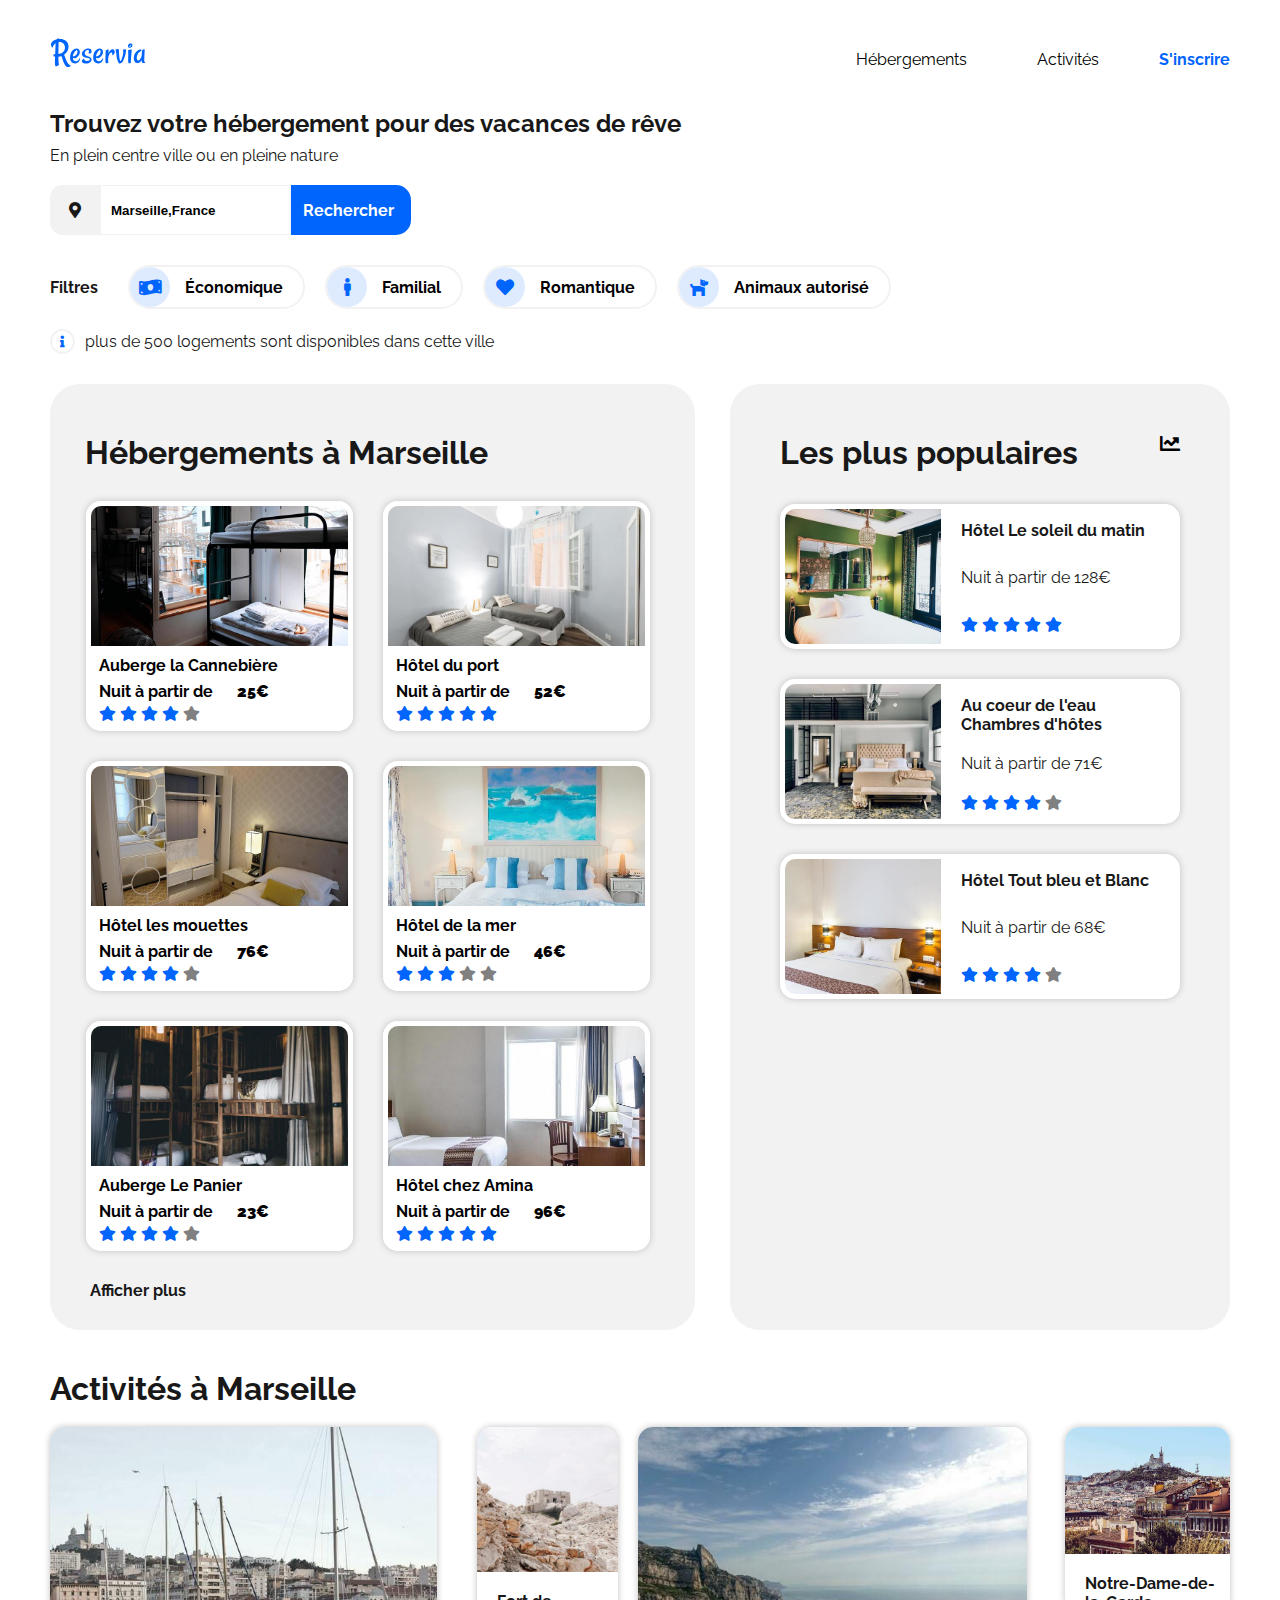
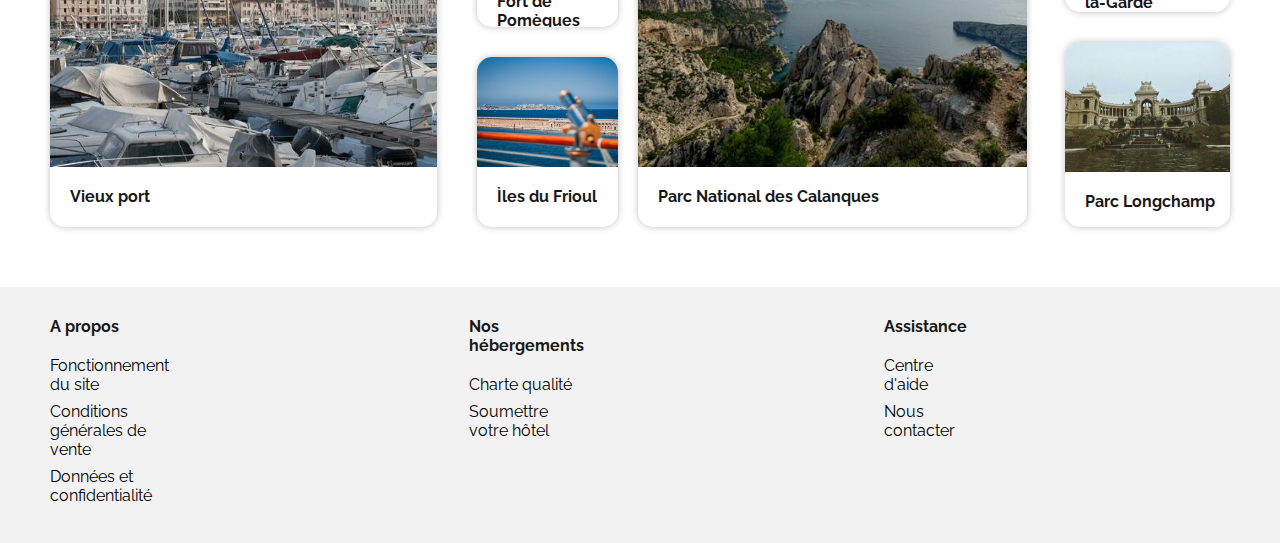
==== commit cdc92fef: "media queries final" ====
--- a/index.html
+++ b/index.html
@@ -42,7 +42,8 @@
 
                 <div id="filtre_recherche">
                     <div id="marseille">
-                        <label for=“/“></label><input type=“search“ name=“ville“ id=“ville“ value="Marseille,France" />
+                        <label for="ville"></label><input type="text" name="ville" id="ville"
+                            value="Marseille,France" />
                     </div>
                     <a>Rechercher</a>
                     <div id="logo_recherche"><i class="fas fa-search"></i></div>
@@ -97,31 +98,32 @@
 
 
                 <div class="container">
-                    <a href="#">
-                    <div class="hotel_card">
-                        <img src="images/hebergements/4_small/marcus-loke-WQJvWU_HZFo-unsplash.jpg" alt=""
-                            id="auberge de la Cannebière" />
-                        <div class="hotel_description">
-                            <p1>Auberge la Cannebière</p1>
-                            <div class="nuit_etoile">
-                                <p>Nuit à partir de <strong>25€</strong></p>
-                                <div class="etoile"><i class="fas fa-star" style="font-size: 15px; color: #0065FC"></i>
-                                    <i class="fas fa-star" style="font-size: 15px; color: #0065FC"></i>
-                                    <i class="fas fa-star" style="font-size: 15px; color: #0065FC"></i>
-                                    <i class="fas fa-star" style="font-size: 15px; color: #0065FC"></i>
-                                    <i class="fas fa-star" style="font-size: 15px; color: grey"></i>
-                                </div>
-                            </div>
-                        </div>
-                    </a>
-                    </div>
-
-                    <div class="hotel_card">
-                        <a href="#">
-                            <img src="images/hebergements/4_small/fred-kleber-gTbaxaVLvsg-unsplash.jpg" alt=""
-                                id="Hôtel du port" />
-                            <div class="hotel_description">
-                                <p1>Hôtel du port</p1>
+                    <div class="hotel_card">
+                        <a href="#">
+                            <img src="images/hebergements/4_small/marcus-loke-WQJvWU_HZFo-unsplash.jpg" alt="" />
+                            <div class="hotel_description">
+                                <p>Auberge la Cannebière</p>
+                                <div class="nuit_etoile">
+                                    <p>Nuit à partir de <strong>25€</strong></p>
+                                    <div class="etoile"><i class="fas fa-star"
+                                            style="font-size: 15px; color: #0065FC"></i>
+                                        <i class="fas fa-star" style="font-size: 15px; color: #0065FC"></i>
+                                        <i class="fas fa-star" style="font-size: 15px; color: #0065FC"></i>
+                                        <i class="fas fa-star" style="font-size: 15px; color: #0065FC"></i>
+                                        <i class="fas fa-star" style="font-size: 15px; color: grey"></i>
+                                    </div>
+                                </div>
+                            </div>
+                        </a>
+                    </div>
+
+
+
+                    <div class="hotel_card">
+                        <a href="#">
+                            <img src="images/hebergements/4_small/fred-kleber-gTbaxaVLvsg-unsplash.jpg" alt="" />
+                            <div class="hotel_description">
+                                <p>Hôtel du port</p>
                                 <div class="nuit_etoile">
                                     <p>Nuit à partir de <strong>52€</strong></p>
                                     <div class="etoile"><i class="fas fa-star"
@@ -138,10 +140,9 @@
 
                     <div class="hotel_card">
                         <a href="#">
-                            <img src="images/hebergements/4_small/reisetopia-B8WIgxA_PFU-unsplash.jpg" alt=""
-                                id="Hôtel les mouettes" />
-                            <div class="hotel_description">
-                                <p1>Hôtel les mouettes</p1>
+                            <img src="images/hebergements/4_small/reisetopia-B8WIgxA_PFU-unsplash.jpg" alt="" />
+                            <div class="hotel_description">
+                                <p>Hôtel les mouettes</p>
                                 <div class="nuit_etoile">
                                     <p>Nuit à partir de <strong>76€</strong></p>
                                     <div class="etoile"><i class="fas fa-star"
@@ -158,10 +159,9 @@
 
                     <div class="hotel_card">
                         <a href="#">
-                            <img src="images/hebergements/4_small/annie-spratt-Eg1qcIitAuA-unsplash.jpg" alt=""
-                                id="Hôtel de la mer" />
-                            <div class="hotel_description">
-                                <p1>Hôtel de la mer</p1>
+                            <img src="images/hebergements/4_small/annie-spratt-Eg1qcIitAuA-unsplash.jpg" alt="" />
+                            <div class="hotel_description">
+                                <p>Hôtel de la mer</p>
                                 <div class="nuit_etoile">
                                     <p>Nuit à partir de <strong>46€</strong></p>
                                     <div class="etoile"><i class="fas fa-star"
@@ -178,10 +178,9 @@
 
                     <div class="hotel_card">
                         <a href="#">
-                            <img src="images/hebergements/4_small/nicate-lee-kT-ZyaiwBe0-unsplash.jpg" alt=""
-                                id="Auberge Le Panier" />
-                            <div class="hotel_description">
-                                <p1>Auberge Le Panier</p1>
+                            <img src="images/hebergements/4_small/nicate-lee-kT-ZyaiwBe0-unsplash.jpg" alt="" />
+                            <div class="hotel_description">
+                                <p>Auberge Le Panier</p>
                                 <div class="nuit_etoile">
                                     <p>Nuit à partir de <strong>23€</strong></p>
                                     <div class="etoile"><i class="fas fa-star"
@@ -198,10 +197,9 @@
 
                     <div class="hotel_card">
                         <a href="#">
-                            <img src="images/hebergements/4_small/febrian-zakaria-M6S1WvfW68A-unsplash.jpg" alt=""
-                                id="Hôtel chez Amina" />
-                            <div class="hotel_description">
-                                <p1>Hôtel chez Amina</p1>
+                            <img src="images/hebergements/4_small/febrian-zakaria-M6S1WvfW68A-unsplash.jpg" alt="" />
+                            <div class="hotel_description">
+                                <p>Hôtel chez Amina</p>
                                 <div class="nuit_etoile">
                                     <p>Nuit à partir de <strong>96€</strong></p>
                                     <div class="etoile"><i class="fas fa-star"
@@ -216,7 +214,9 @@
                         </a>
                     </div>
                 </div>
-                <p3><strong>Afficher plus</strong></p3>
+
+
+                <p><strong>Afficher plus</strong></p>
             </article>
 
             <aside class="populaires">
@@ -228,8 +228,7 @@
                 <div class="populaireTab">
 
                     <div class="populaireCard">
-                        <img src="images/hebergements/4_small/emile-guillemot-Bj_rcSC5XfE-unsplash.jpg" alt=""
-                            id="Hôtel Le soleil du matin" />
+                        <img src="images/hebergements/4_small/emile-guillemot-Bj_rcSC5XfE-unsplash.jpg" alt="" />
                         <div class="populaireDescription">
                             <p><strong>Hôtel Le soleil du matin</strong></p>
                             <span>Nuit à partir de 128€</span>
@@ -243,8 +242,7 @@
                     </div>
 
                     <div class="populaireCard">
-                        <img src="images/hebergements/4_small/aw-creative-VGs8z60yT2c-unsplash.jpg" alt=""
-                            id="Au coeur de l'eau Chambres d'hôtes" />
+                        <img src="images/hebergements/4_small/aw-creative-VGs8z60yT2c-unsplash.jpg" alt="" />
                         <div class="populaireDescription">
                             <p><strong>Au coeur de l'eau Chambres d'hôtes</strong></p>
                             <span>Nuit à partir de 71€</span>
@@ -258,8 +256,7 @@
                     </div>
 
                     <div class="populaireCard">
-                        <img src="images/hebergements/4_small/febrian-zakaria-sjvU0THccQA-unsplash.jpg" alt=""
-                            id="Hôtel Tout bleu et Blanc" />
+                        <img src="images/hebergements/4_small/febrian-zakaria-sjvU0THccQA-unsplash.jpg" alt="" />
                         <div class="populaireDescription">
                             <p><strong>Hôtel Tout bleu et Blanc</strong></p>
                             <span>Nuit à partir de 68€ </span>
@@ -272,12 +269,11 @@
                         </div>
                     </div>
                 </div>
-
+            </aside>
+        </section>
     </div>
 
-    </aside>
-
-    </section>
+
 
     <section>
         <article id="activite">
@@ -286,49 +282,42 @@
             <div id="image_activite">
 
                 <div class="filtre_image_1">
-                    <img src="images/activites/4_small/reno-laithienne-QUgJhdY5Fyk-unsplash.jpg" alt=""
-                        id="Vieux port" />
+                    <img src="images/activites/4_small/reno-laithienne-QUgJhdY5Fyk-unsplash.jpg" alt="" />
                     <p>Vieux port</p>
                 </div>
                 <div class="image2_image3">
                     <div class="filtre_image_2">
-                        <img src="images/activites/4_small/paul-hermann-QFTrLdQIRhI-unsplash.jpg" alt=""
-                            id="Fort de Pomègues" />
+                        <img src="images/activites/4_small/paul-hermann-QFTrLdQIRhI-unsplash.jpg" alt="" />
                         <p>Fort de Pomègues</p>
                     </div>
 
 
                     <div class="filtre_image_3">
-                        <img src="images/activites/4_small/kevin-hikari-rV_Qd1l-VXg-unsplash.jpg" alt=""
-                            id="Ìles du Frioul" />
+                        <img src="images/activites/4_small/kevin-hikari-rV_Qd1l-VXg-unsplash.jpg" alt="" />
                         <p>Ìles du Frioul</p>
                     </div>
                 </div>
 
                 <div class="filtre_image_4">
-                    <img src="images/activites/4_small/kilyan-sockalingum-NR8-cBCN3aI-unsplash.jpg" alt=""
-                        id="Parc National des Calanques" />
+                    <img src="images/activites/4_small/kilyan-sockalingum-NR8-cBCN3aI-unsplash.jpg" alt="" />
                     <p>Parc National des Calanques</p>
                 </div>
 
                 <div class="image5_image6">
 
                     <div class="filtre_image_5">
-                        <img src="images/activites/4_small/florian-wehde-xW9e8gdotxI-unsplash.jpg" alt=""
-                            id="Notre-Dame-de-la-Garde" />
+                        <img src="images/activites/4_small/florian-wehde-xW9e8gdotxI-unsplash.jpg" alt="" />
                         <p>Notre-Dame-de-la-Garde</p>
                     </div>
 
                     <div class="filtre_image_6">
-                        <img src="images/activites/4_small/lena-paulin-wH2-EJoDcV0-unsplash.jpg" alt=""
-                            id="Parc Longchamp" />
+                        <img src="images/activites/4_small/lena-paulin-wH2-EJoDcV0-unsplash.jpg" alt="" />
                         <p>Parc Longchamp</p>
                     </div>
                 </div>
             </div>
         </article>
     </section>
-    </div>
 
     <footer>
         <div id="info_footer">
--- a/style.css
+++ b/style.css
@@ -261,8 +261,8 @@
   padding-bottom: 30px;
 }
 
-#hebergement p3 {
-  padding: 40px;
+#hebergement P strong {
+  padding: 20px;
 }
 
 #hebergement h1 {
@@ -308,7 +308,7 @@
   padding-bottom: 3px;
 }
 
-.hotel_description p1 {
+.hotel_description p {
   text-decoration: none;
   font-weight: bold;
 }
@@ -402,7 +402,7 @@
   margin-bottom: 5px;
 }
 
-.populaireDescription p1 {
+.populaireDescription p {
   padding-bottom: 15px;
 }
 
@@ -779,93 +779,6 @@
     font-weight: bold;
     padding-left: 50px;
   }
-
-  /* 
-  
-  #image_activite .filtre_image_1 {
-    margin-right: 20px;
-    height: 430px;
-  }
-
-  .filtre_image_1 img {
-    width: 100%;
-    height: 370px;
-    object-fit: cover; 
-  }
-
-  #image_activite .filtre_image_2 {
-    height: 200px;
-  }
-
-  .filtre_image_2 img {
-    width: 100%;
-    height: 140px;
-    object-fit: cover; 
-  }
-
-  #image_activite .filtre_image_3 {
-    height: 200px;
-  }
-
-  .filtre_image_3 img {
-    width: 100%;
-    height: 140px;
-    object-fit: cover;
-  }
-
-  #image_activite .filtre_image_4 {
-    height: 430px;
-  }
-  .filtre_image_4 img {
-    width: 100%;
-    height: 370px;
-    object-fit: cover; 
-  }
-
-  #image_activite .filtre_image_5 {
-    height: 200px;
-  }
-
-  .filtre_image_5 img {
-    width: 100%;
-    height: 140px;
-    object-fit: cover; 
-  }
-
-  #image_activite .filtre_image_6 {
-    height: 200px;
-  }
-
-  .filtre_image_6 img {
-    width: 100%;
-    height: 140px;
-    object-fit: cover; 
-  }
-
-  #image_activite p {
-    display: flex;
-    justify-content: left;
-    align-items: center;
-    padding-top: 20px;
-    padding-left: 20px;
-  }
-
-  .image2_image3 {
-    margin-right: 0px;
-    margin-left: 0px;
-    padding: 0px;
-    display: flex;
-    flex-direction: column;
-  }
-
-  .image5_image6 {
-    margin-right: 0px;
-    margin-left: 0px;
-    margin-right: 0px;
-    display: flex;
-    flex-direction: column;
-  }
-*/
   
   #info_footer {
     display: flex;
@@ -920,6 +833,7 @@
     padding-right: 30px;
   }
 
+
   #image_activite .filtre_image_1 {
     margin-right: 20px;
     height: 200px;
@@ -929,7 +843,7 @@
   .filtre_image_1 img {
     width: 100%;
     height: 140px;
-    object-fit: cover; /*couvre tout le conteneur, fit */
+    object-fit: cover; 
   }
 
   #image_activite .filtre_image_2 {
@@ -941,7 +855,7 @@
   .filtre_image_2 img {
     width: 100%;
     height: 140px;
-    object-fit: cover; /*couvre tout le conteneur, fit */
+    object-fit: cover; 
   }
 
   #image_activite .filtre_image_3 {
@@ -953,7 +867,7 @@
   .filtre_image_3 img {
     width: 100%;
     height: 140px;
-    object-fit: cover; /*couvre tout le conteneur, fit */
+    object-fit: cover; 
   }
 
   #image_activite .filtre_image_4 {
@@ -964,7 +878,7 @@
   .filtre_image_4 img {
     width: 100%;
     height: 140px;
-    object-fit: cover; /*couvre tout le conteneur, fit */
+    object-fit: cover; 
   }
 
   #image_activite .filtre_image_5 {
@@ -976,7 +890,7 @@
   .filtre_image_5 img {
     width: 100%;
     height: 140px;
-    object-fit: cover; /*couvre tout le conteneur, fit */
+    object-fit: cover; 
   }
 
   #image_activite .filtre_image_6 {
@@ -988,7 +902,7 @@
   .filtre_image_6 img {
     width: 100%;
     height: 140px;
-    object-fit: cover; /*couvre tout le conteneur, fit */
+    object-fit: cover; 
   }
 
   #image_activite p {
@@ -1017,6 +931,7 @@
     flex-direction: column;
   }
 }
+
 
 @media (max-width: 575px) {
   #bloc_page {
@@ -1209,7 +1124,7 @@
     margin-right: 0px;
   }
 
-  #hebergement p3 {
+  #hebergement p strong {
     padding-left: 15px;
   }
 
@@ -1239,6 +1154,7 @@
   }
   /* footer */
 
+
   #info_footer {
     padding-top: 40px;
     padding-right: 0px;
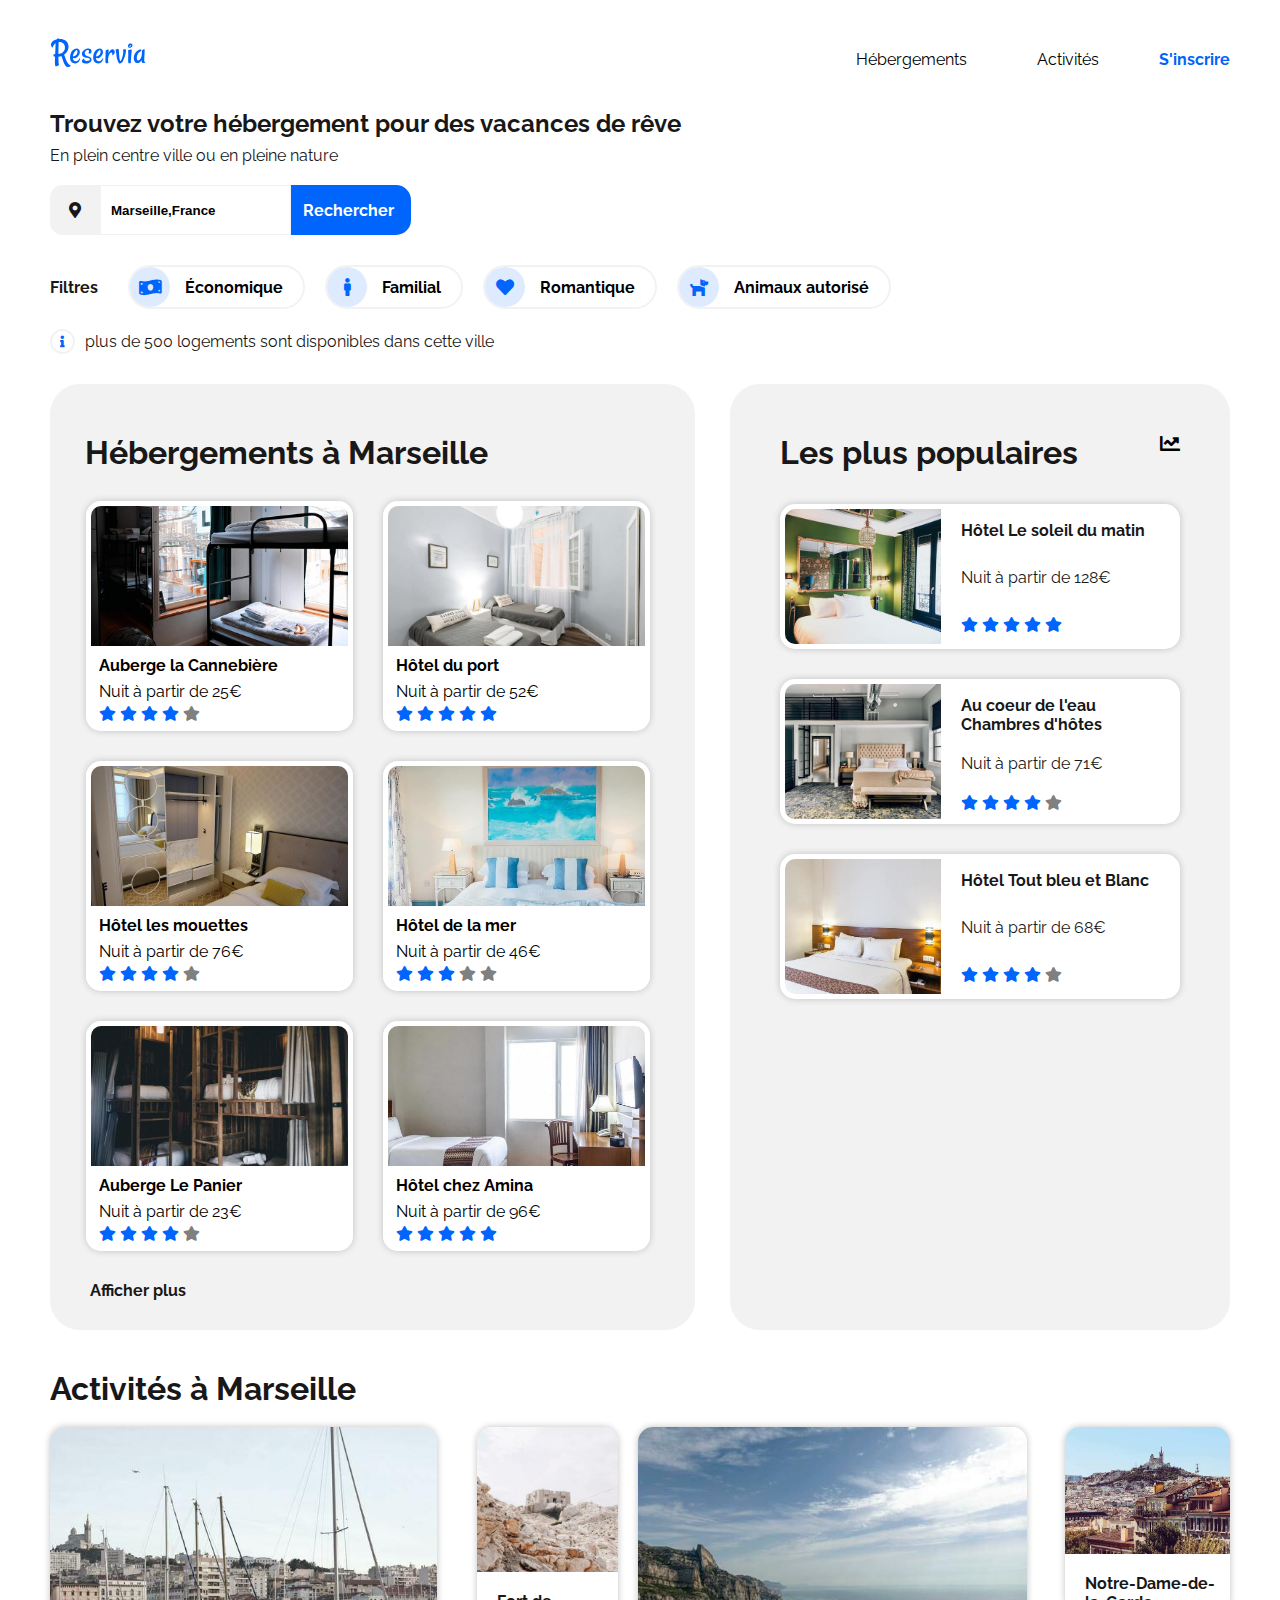
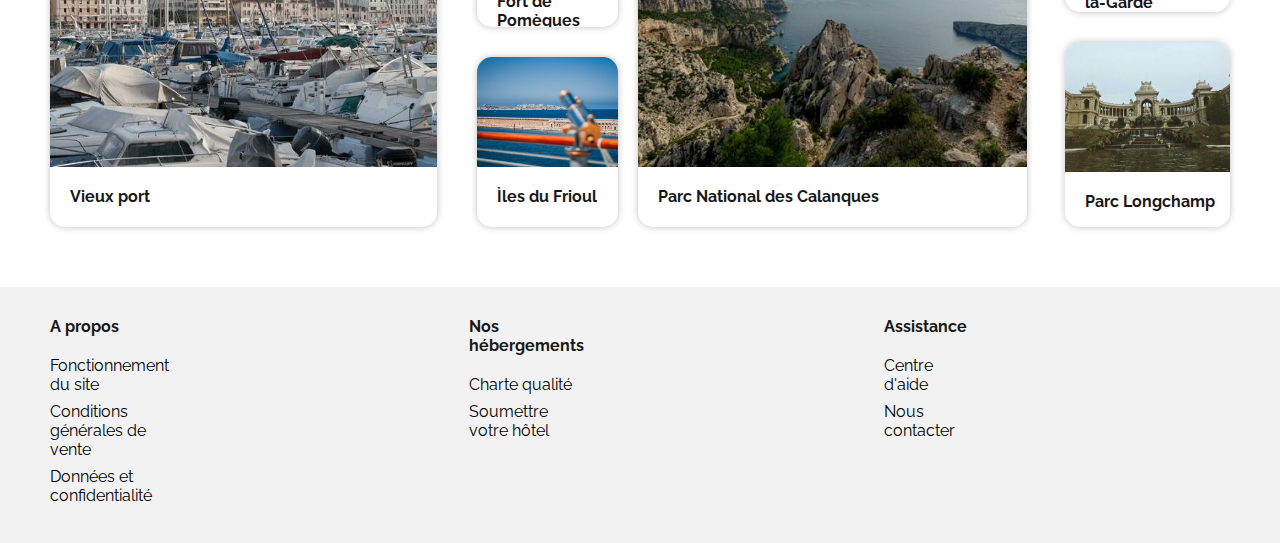
==== commit a2a6bf1d: "html final" ====
--- a/index.html
+++ b/index.html
@@ -102,9 +102,9 @@
                         <a href="#">
                             <img src="images/hebergements/4_small/marcus-loke-WQJvWU_HZFo-unsplash.jpg" alt="" />
                             <div class="hotel_description">
-                                <p>Auberge la Cannebière</p>
-                                <div class="nuit_etoile">
-                                    <p>Nuit à partir de <strong>25€</strong></p>
+                                <strong><p>Auberge la Cannebière</p></strong>
+                                <div class="nuit_etoile">
+                                    <p>Nuit à partir de 25€</p>
                                     <div class="etoile"><i class="fas fa-star"
                                             style="font-size: 15px; color: #0065FC"></i>
                                         <i class="fas fa-star" style="font-size: 15px; color: #0065FC"></i>
@@ -123,9 +123,9 @@
                         <a href="#">
                             <img src="images/hebergements/4_small/fred-kleber-gTbaxaVLvsg-unsplash.jpg" alt="" />
                             <div class="hotel_description">
-                                <p>Hôtel du port</p>
-                                <div class="nuit_etoile">
-                                    <p>Nuit à partir de <strong>52€</strong></p>
+                                <strong><p>Hôtel du port</p></strong>
+                                <div class="nuit_etoile">
+                                    <p>Nuit à partir de 52€</p>
                                     <div class="etoile"><i class="fas fa-star"
                                             style="font-size: 15px; color: #0065FC"></i>
                                         <i class="fas fa-star" style="font-size: 15px; color: #0065FC"></i>
@@ -142,9 +142,9 @@
                         <a href="#">
                             <img src="images/hebergements/4_small/reisetopia-B8WIgxA_PFU-unsplash.jpg" alt="" />
                             <div class="hotel_description">
-                                <p>Hôtel les mouettes</p>
-                                <div class="nuit_etoile">
-                                    <p>Nuit à partir de <strong>76€</strong></p>
+                                <strong><p>Hôtel les mouettes</p></strong>
+                                <div class="nuit_etoile">
+                                    <p>Nuit à partir de 76€</p>
                                     <div class="etoile"><i class="fas fa-star"
                                             style="font-size: 15px; color: #0065FC"></i>
                                         <i class="fas fa-star" style="font-size: 15px; color: #0065FC"></i>
@@ -161,9 +161,9 @@
                         <a href="#">
                             <img src="images/hebergements/4_small/annie-spratt-Eg1qcIitAuA-unsplash.jpg" alt="" />
                             <div class="hotel_description">
-                                <p>Hôtel de la mer</p>
-                                <div class="nuit_etoile">
-                                    <p>Nuit à partir de <strong>46€</strong></p>
+                                <strong><p>Hôtel de la mer</p></strong>
+                                <div class="nuit_etoile">
+                                    <p>Nuit à partir de 46€</p>
                                     <div class="etoile"><i class="fas fa-star"
                                             style="font-size: 15px; color: #0065FC"></i>
                                         <i class="fas fa-star" style="font-size: 15px; color: #0065FC"></i>
@@ -180,9 +180,9 @@
                         <a href="#">
                             <img src="images/hebergements/4_small/nicate-lee-kT-ZyaiwBe0-unsplash.jpg" alt="" />
                             <div class="hotel_description">
-                                <p>Auberge Le Panier</p>
-                                <div class="nuit_etoile">
-                                    <p>Nuit à partir de <strong>23€</strong></p>
+                                <strong><p>Auberge Le Panier</p></strong>
+                                <div class="nuit_etoile">
+                                    <p>Nuit à partir de 23€</p>
                                     <div class="etoile"><i class="fas fa-star"
                                             style="font-size: 15px; color: #0065FC"></i>
                                         <i class="fas fa-star" style="font-size: 15px; color: #0065FC"></i>
@@ -199,9 +199,9 @@
                         <a href="#">
                             <img src="images/hebergements/4_small/febrian-zakaria-M6S1WvfW68A-unsplash.jpg" alt="" />
                             <div class="hotel_description">
-                                <p>Hôtel chez Amina</p>
-                                <div class="nuit_etoile">
-                                    <p>Nuit à partir de <strong>96€</strong></p>
+                                <strong><p>Hôtel chez Amina</p></strong>
+                                <div class="nuit_etoile">
+                                    <p>Nuit à partir de 96€</p>
                                     <div class="etoile"><i class="fas fa-star"
                                             style="font-size: 15px; color: #0065FC"></i>
                                         <i class="fas fa-star" style="font-size: 15px; color: #0065FC"></i>
--- a/style.css
+++ b/style.css
@@ -310,7 +310,11 @@
 
 .hotel_description p {
   text-decoration: none;
-  font-weight: bold;
+}
+
+.nuit_etoile p
+{
+  font-weight: light;
 }
 
 .nuit_etoile {
@@ -779,6 +783,7 @@
     font-weight: bold;
     padding-left: 50px;
   }
+
   
   #info_footer {
     display: flex;
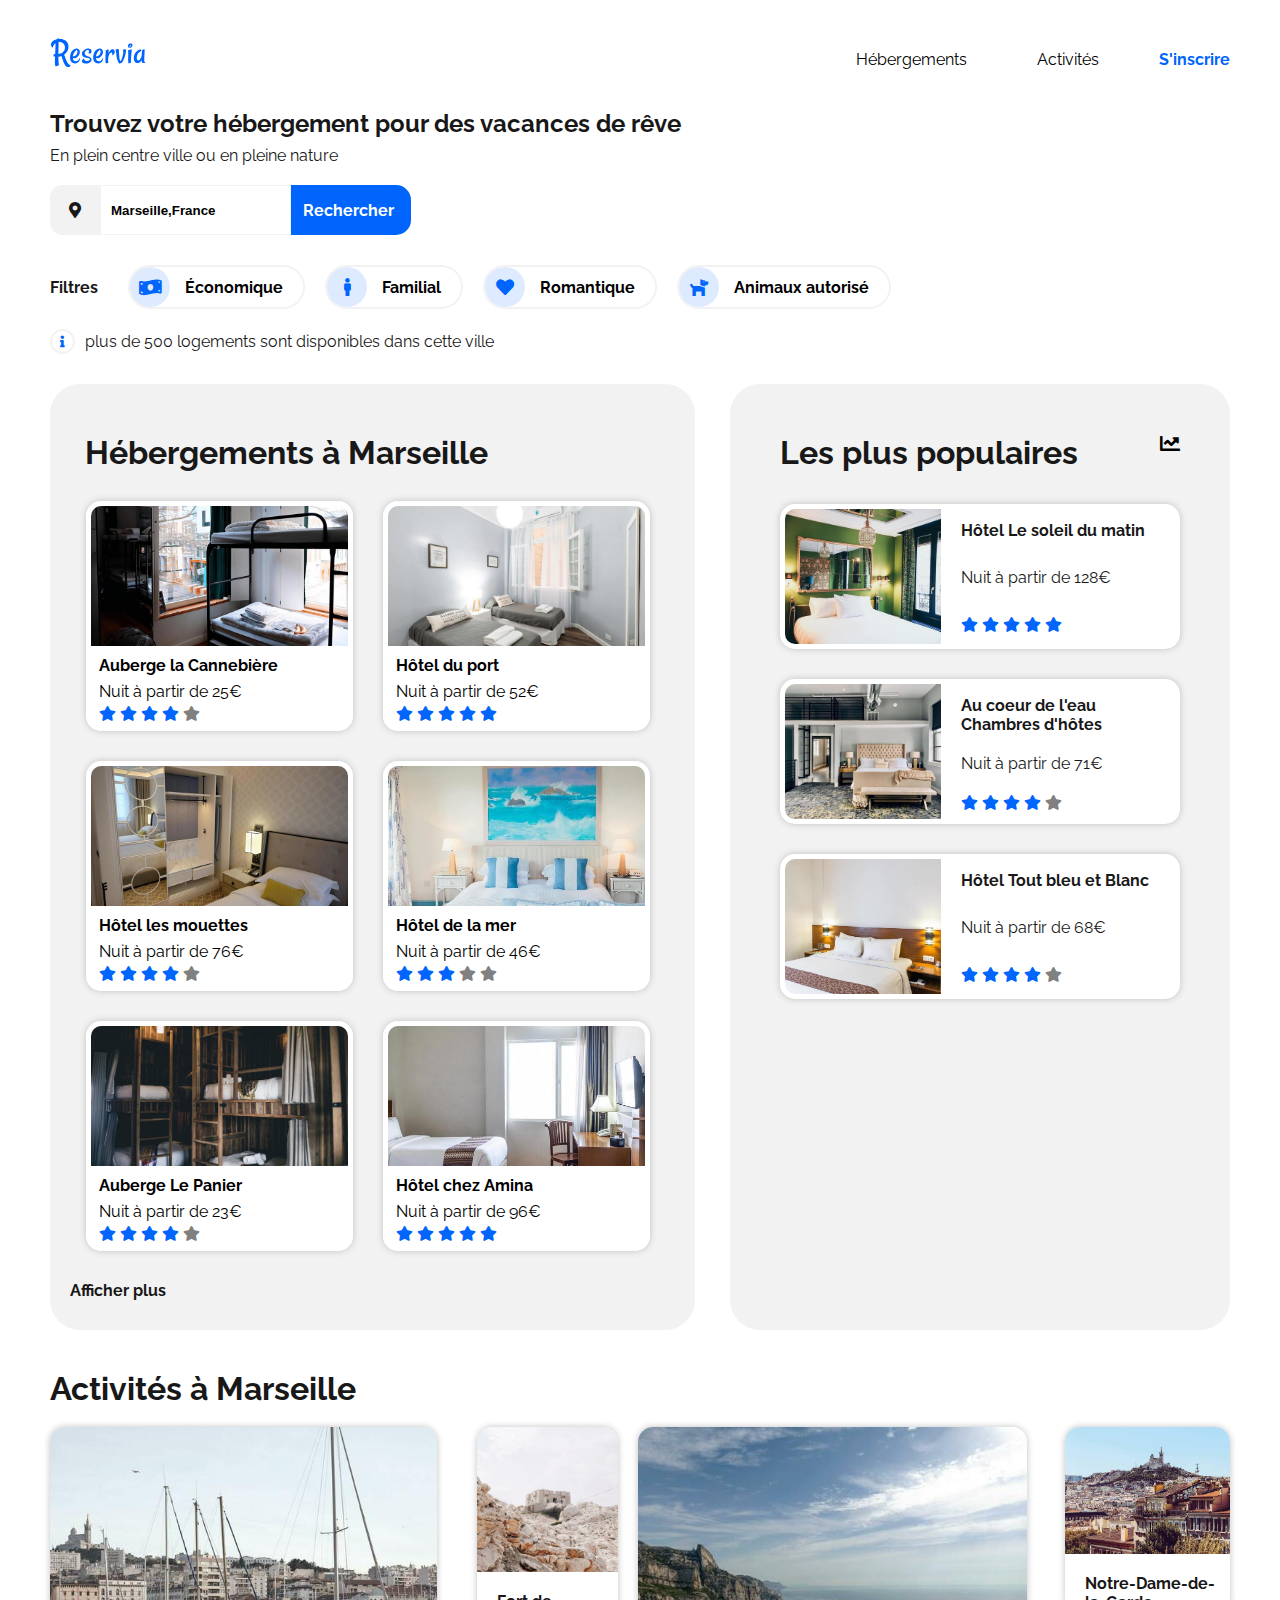
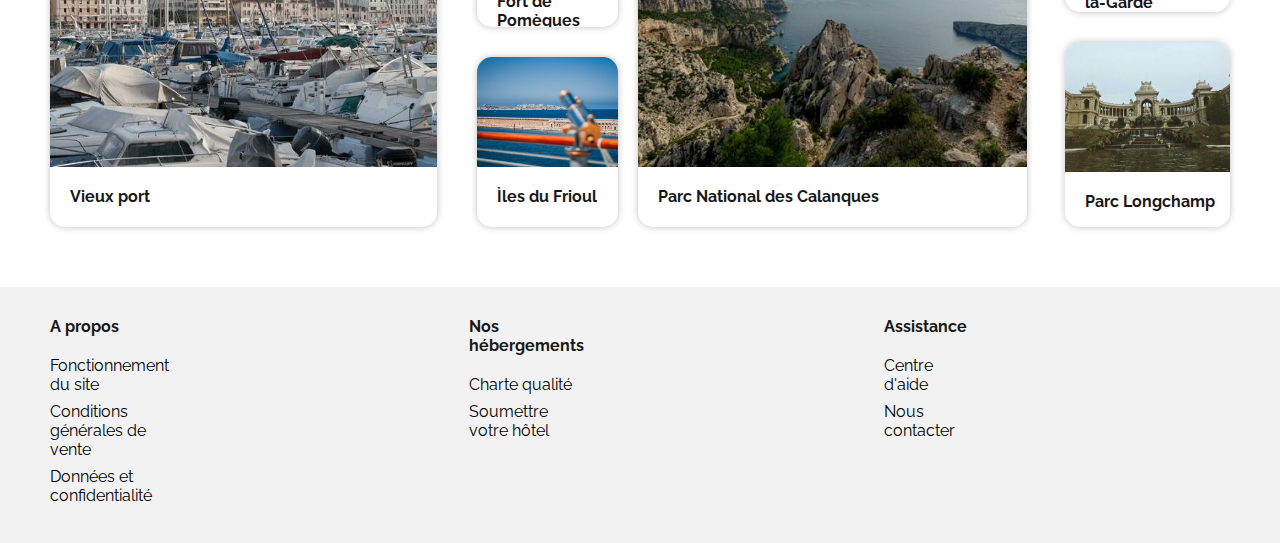
==== commit f0311816: "modification strong" ====
--- a/index.html
+++ b/index.html
@@ -102,7 +102,7 @@
                         <a href="#">
                             <img src="images/hebergements/4_small/marcus-loke-WQJvWU_HZFo-unsplash.jpg" alt="" />
                             <div class="hotel_description">
-                                <strong><p>Auberge la Cannebière</p></strong>
+                                <strong>Auberge la Cannebière</strong>
                                 <div class="nuit_etoile">
                                     <p>Nuit à partir de 25€</p>
                                     <div class="etoile"><i class="fas fa-star"
@@ -123,7 +123,7 @@
                         <a href="#">
                             <img src="images/hebergements/4_small/fred-kleber-gTbaxaVLvsg-unsplash.jpg" alt="" />
                             <div class="hotel_description">
-                                <strong><p>Hôtel du port</p></strong>
+                                <p><strong>Hôtel du port</strong></p>
                                 <div class="nuit_etoile">
                                     <p>Nuit à partir de 52€</p>
                                     <div class="etoile"><i class="fas fa-star"
@@ -142,7 +142,7 @@
                         <a href="#">
                             <img src="images/hebergements/4_small/reisetopia-B8WIgxA_PFU-unsplash.jpg" alt="" />
                             <div class="hotel_description">
-                                <strong><p>Hôtel les mouettes</p></strong>
+                                <p><strong>Hôtel les mouettes</strong></p>
                                 <div class="nuit_etoile">
                                     <p>Nuit à partir de 76€</p>
                                     <div class="etoile"><i class="fas fa-star"
--- a/style.css
+++ b/style.css
@@ -261,8 +261,9 @@
   padding-bottom: 30px;
 }
 
-#hebergement P strong {
-  padding: 20px;
+.hotel_description strong {
+  padding: 0px;
+  margin-left:0px;
 }
 
 #hebergement h1 {
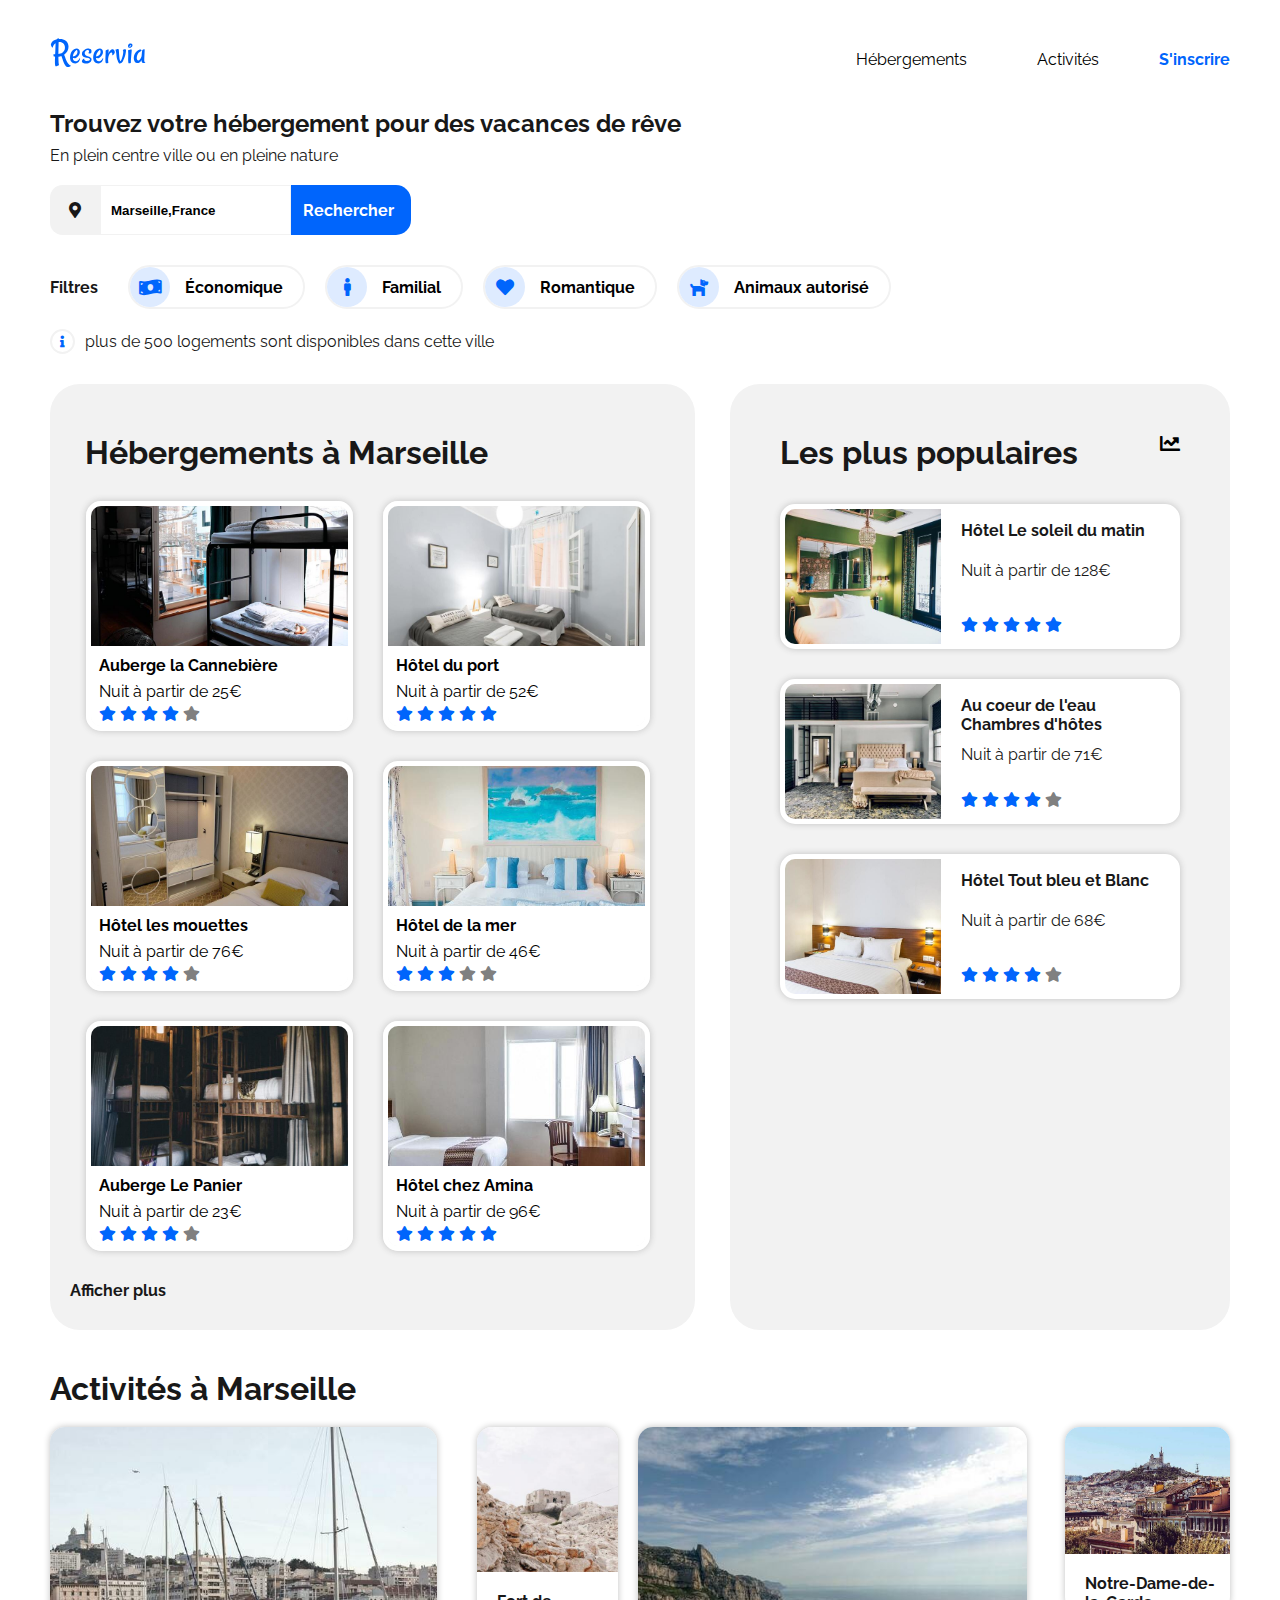
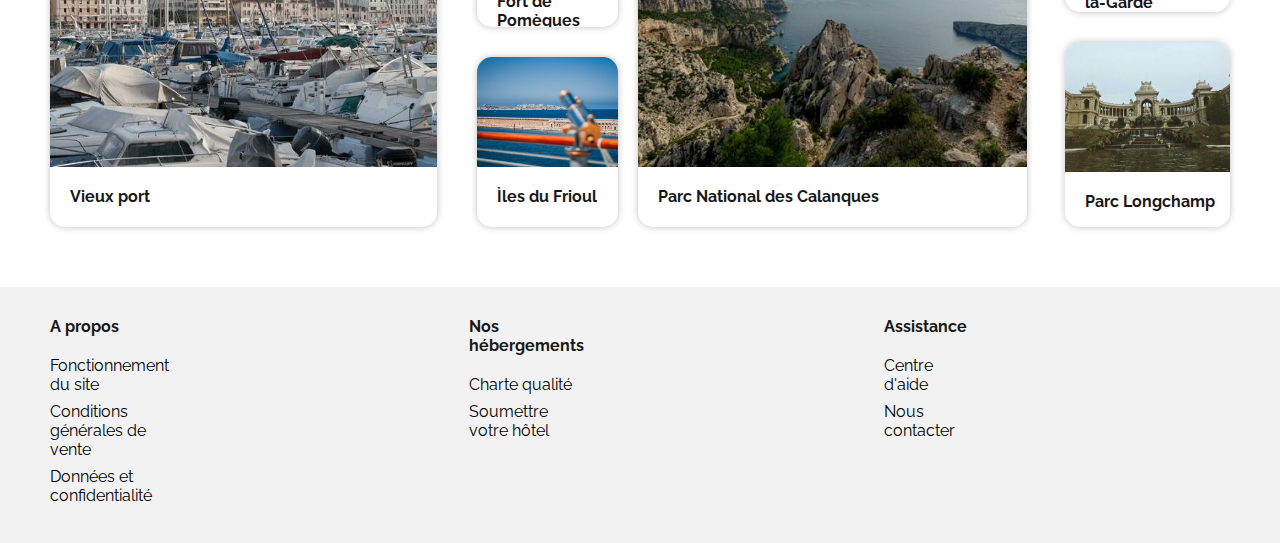
==== commit a372f4cb: "final" ====
--- a/index.html
+++ b/index.html
@@ -123,7 +123,7 @@
                         <a href="#">
                             <img src="images/hebergements/4_small/fred-kleber-gTbaxaVLvsg-unsplash.jpg" alt="" />
                             <div class="hotel_description">
-                                <p><strong>Hôtel du port</strong></p>
+                                <strong>Hôtel du port</strong>
                                 <div class="nuit_etoile">
                                     <p>Nuit à partir de 52€</p>
                                     <div class="etoile"><i class="fas fa-star"
@@ -142,7 +142,7 @@
                         <a href="#">
                             <img src="images/hebergements/4_small/reisetopia-B8WIgxA_PFU-unsplash.jpg" alt="" />
                             <div class="hotel_description">
-                                <p><strong>Hôtel les mouettes</strong></p>
+                                <strong>Hôtel les mouettes</strong>
                                 <div class="nuit_etoile">
                                     <p>Nuit à partir de 76€</p>
                                     <div class="etoile"><i class="fas fa-star"
@@ -161,7 +161,7 @@
                         <a href="#">
                             <img src="images/hebergements/4_small/annie-spratt-Eg1qcIitAuA-unsplash.jpg" alt="" />
                             <div class="hotel_description">
-                                <strong><p>Hôtel de la mer</p></strong>
+                                <strong>Hôtel de la mer</strong>
                                 <div class="nuit_etoile">
                                     <p>Nuit à partir de 46€</p>
                                     <div class="etoile"><i class="fas fa-star"
@@ -180,7 +180,7 @@
                         <a href="#">
                             <img src="images/hebergements/4_small/nicate-lee-kT-ZyaiwBe0-unsplash.jpg" alt="" />
                             <div class="hotel_description">
-                                <strong><p>Auberge Le Panier</p></strong>
+                                <strong>Auberge Le Panier</strong>
                                 <div class="nuit_etoile">
                                     <p>Nuit à partir de 23€</p>
                                     <div class="etoile"><i class="fas fa-star"
@@ -199,7 +199,7 @@
                         <a href="#">
                             <img src="images/hebergements/4_small/febrian-zakaria-M6S1WvfW68A-unsplash.jpg" alt="" />
                             <div class="hotel_description">
-                                <strong><p>Hôtel chez Amina</p></strong>
+                                <strong>Hôtel chez Amina</strong>
                                 <div class="nuit_etoile">
                                     <p>Nuit à partir de 96€</p>
                                     <div class="etoile"><i class="fas fa-star"
@@ -230,7 +230,7 @@
                     <div class="populaireCard">
                         <img src="images/hebergements/4_small/emile-guillemot-Bj_rcSC5XfE-unsplash.jpg" alt="" />
                         <div class="populaireDescription">
-                            <p><strong>Hôtel Le soleil du matin</strong></p>
+                            <strong>Hôtel Le soleil du matin</strong>
                             <span>Nuit à partir de 128€</span>
                             <div class="etoile_2"><i class="fas fa-star" style="font-size: 15px; color: #0065FC"></i>
                                 <i class="fas fa-star" style="font-size: 15px; color: #0065FC"></i>
@@ -244,7 +244,7 @@
                     <div class="populaireCard">
                         <img src="images/hebergements/4_small/aw-creative-VGs8z60yT2c-unsplash.jpg" alt="" />
                         <div class="populaireDescription">
-                            <p><strong>Au coeur de l'eau Chambres d'hôtes</strong></p>
+                            <strong>Au coeur de l'eau Chambres d'hôtes</strong>
                             <span>Nuit à partir de 71€</span>
                             <div class="etoile_2"><i class="fas fa-star" style="font-size: 15px; color: #0065FC"></i>
                                 <i class="fas fa-star" style="font-size: 15px; color: #0065FC"></i>
@@ -258,7 +258,7 @@
                     <div class="populaireCard">
                         <img src="images/hebergements/4_small/febrian-zakaria-sjvU0THccQA-unsplash.jpg" alt="" />
                         <div class="populaireDescription">
-                            <p><strong>Hôtel Tout bleu et Blanc</strong></p>
+                            <strong>Hôtel Tout bleu et Blanc</strong>
                             <span>Nuit à partir de 68€ </span>
                             <div class="etoile_2"><i class="fas fa-star" style="font-size: 15px; color: #0065FC"></i>
                                 <i class="fas fa-star" style="font-size: 15px; color: #0065FC"></i>
--- a/style.css
+++ b/style.css
@@ -395,13 +395,7 @@
   padding-top: 4px;
 }
 
-.populaireDescription p {
-  margin-left: 0px;
-  margin-top: 8px;
-  margin-bottom: 5px;
-}
-
-.populaireDescription p strong {
+.populaireDescription strong {
   margin-left: 0px;
   margin-top: 8px;
   margin-bottom: 5px;
